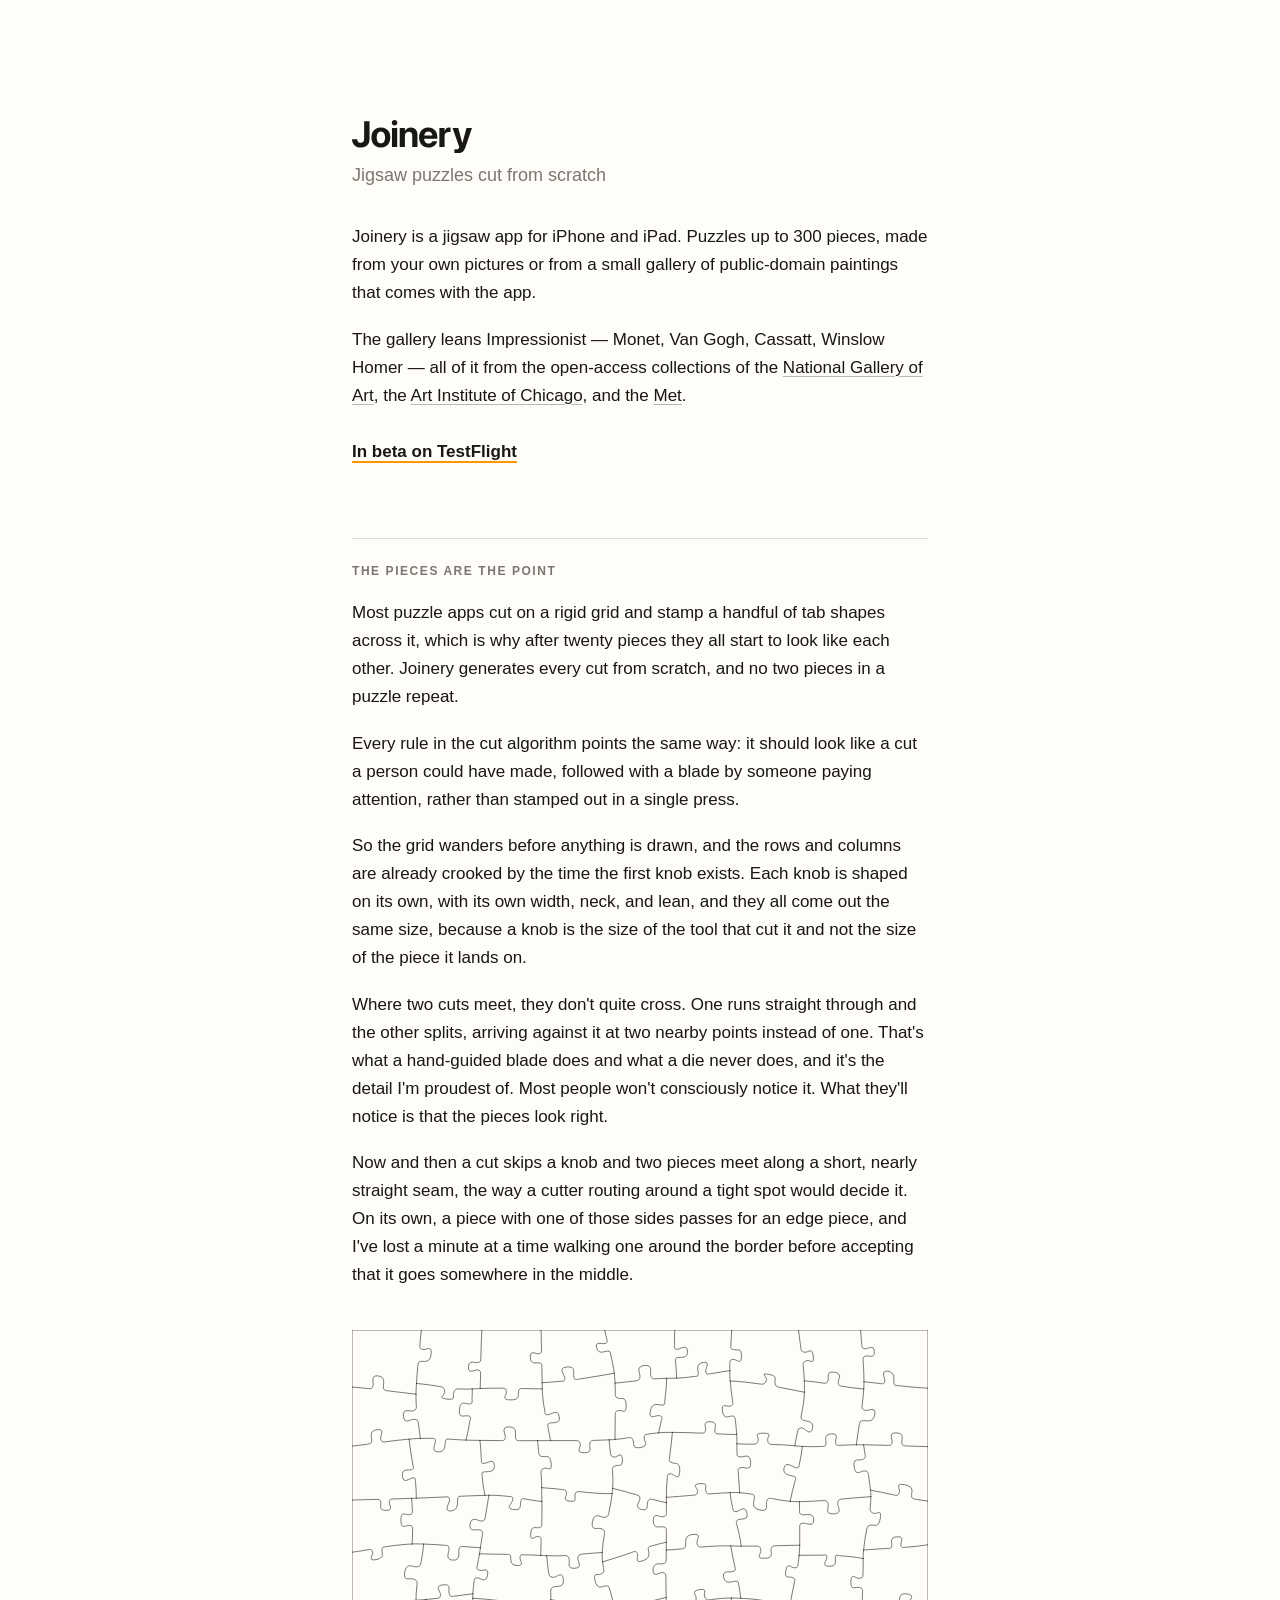
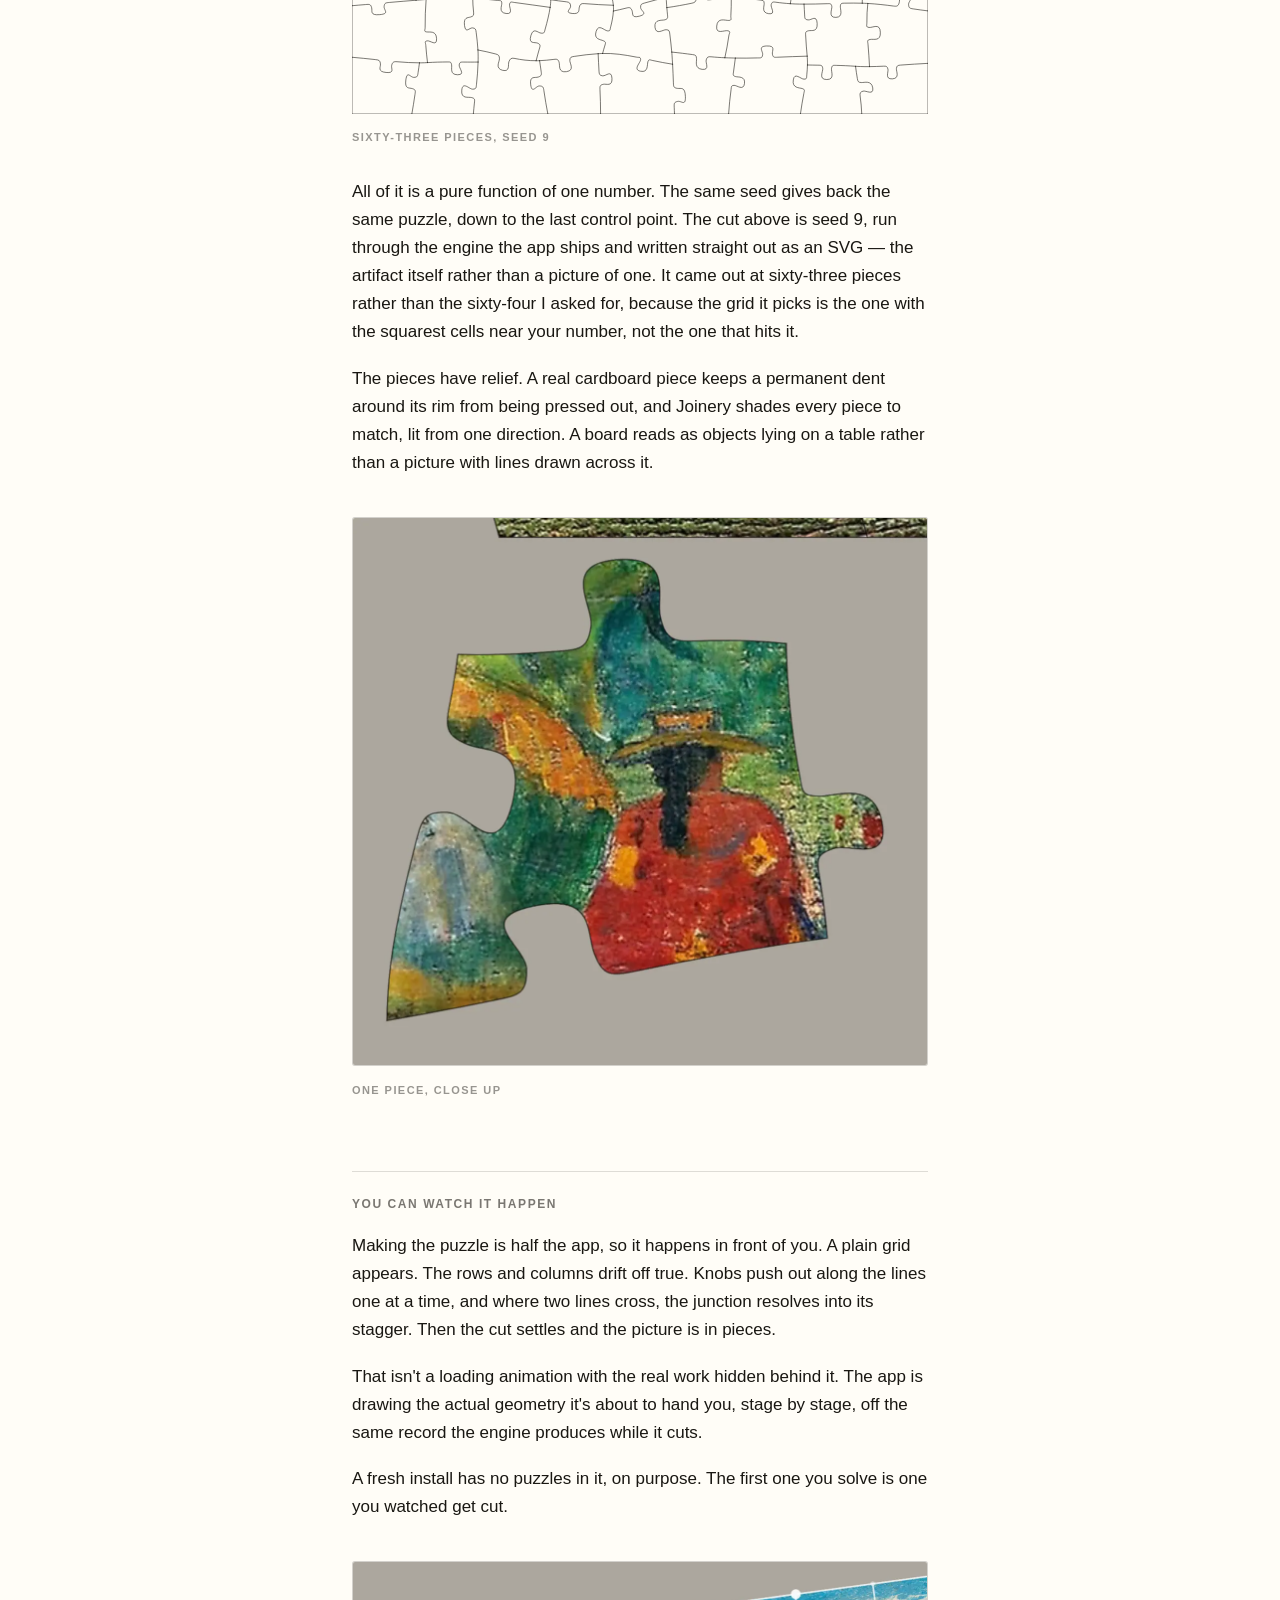
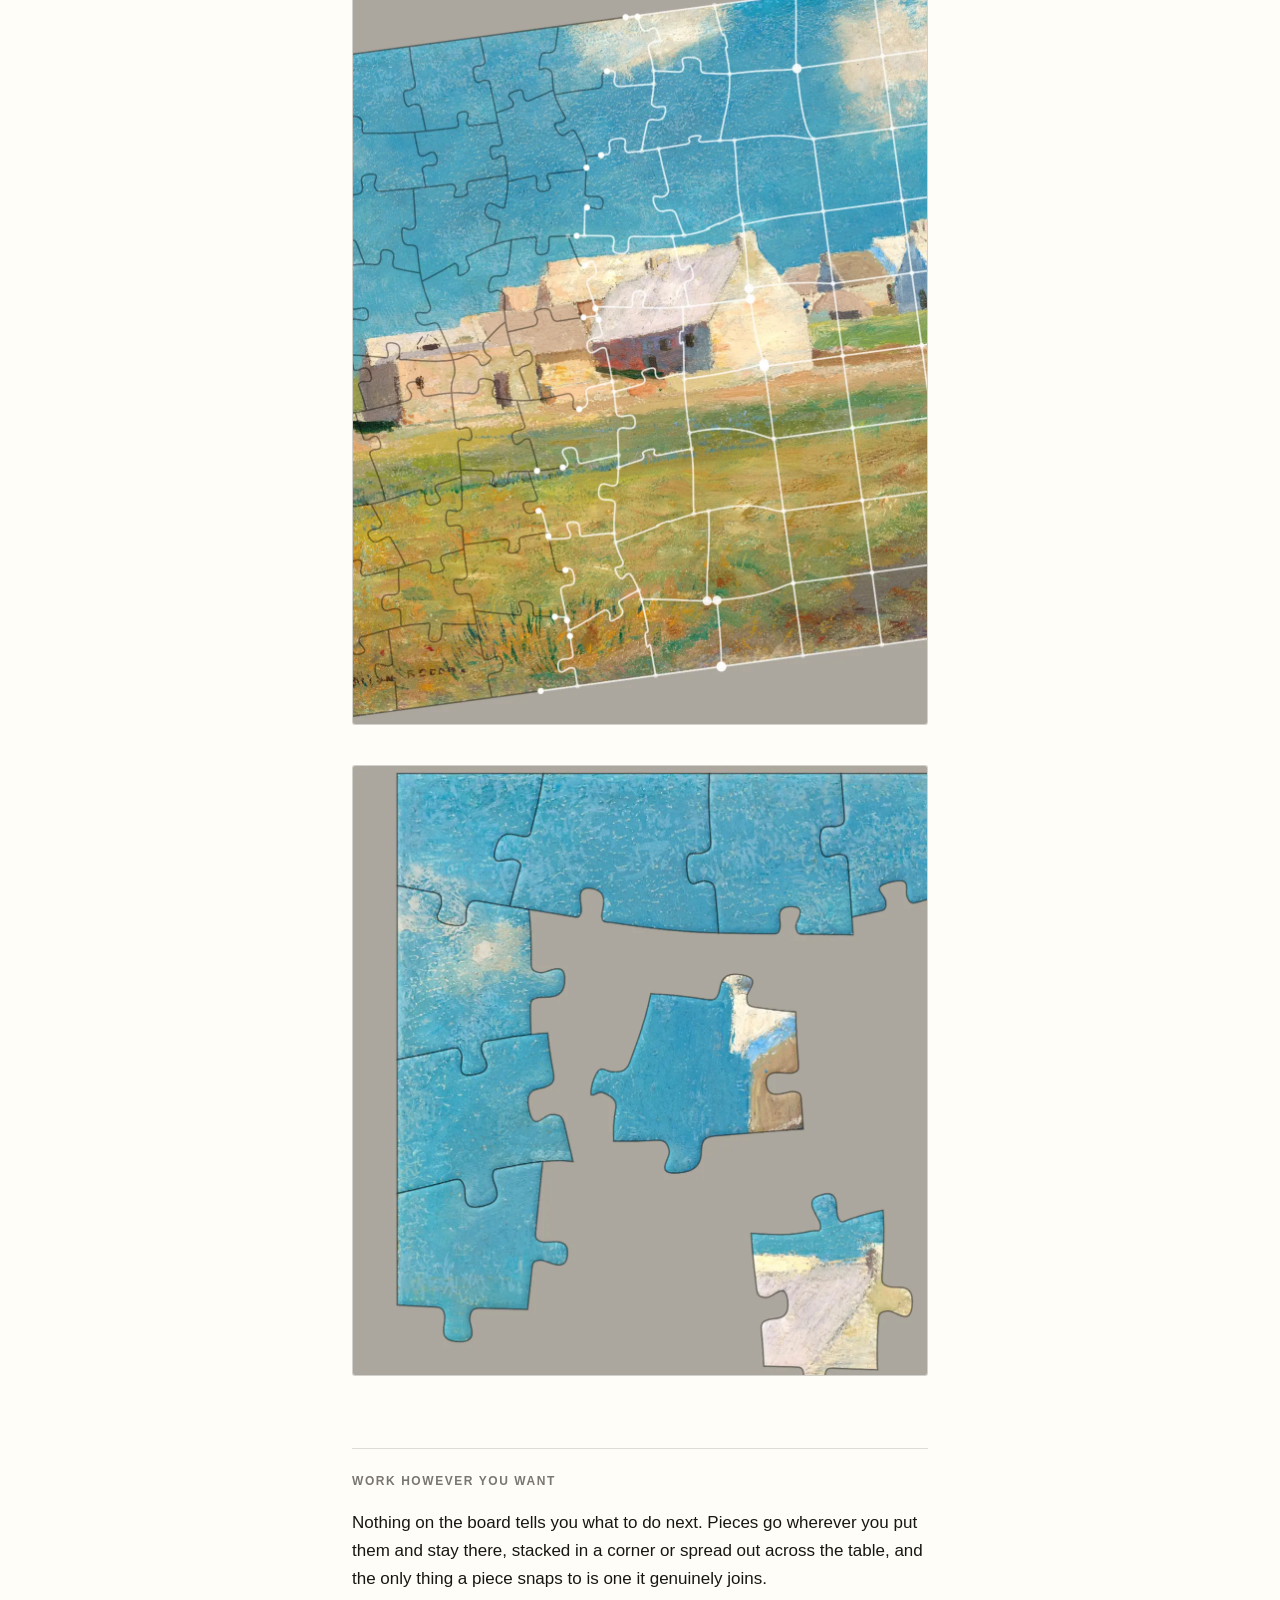
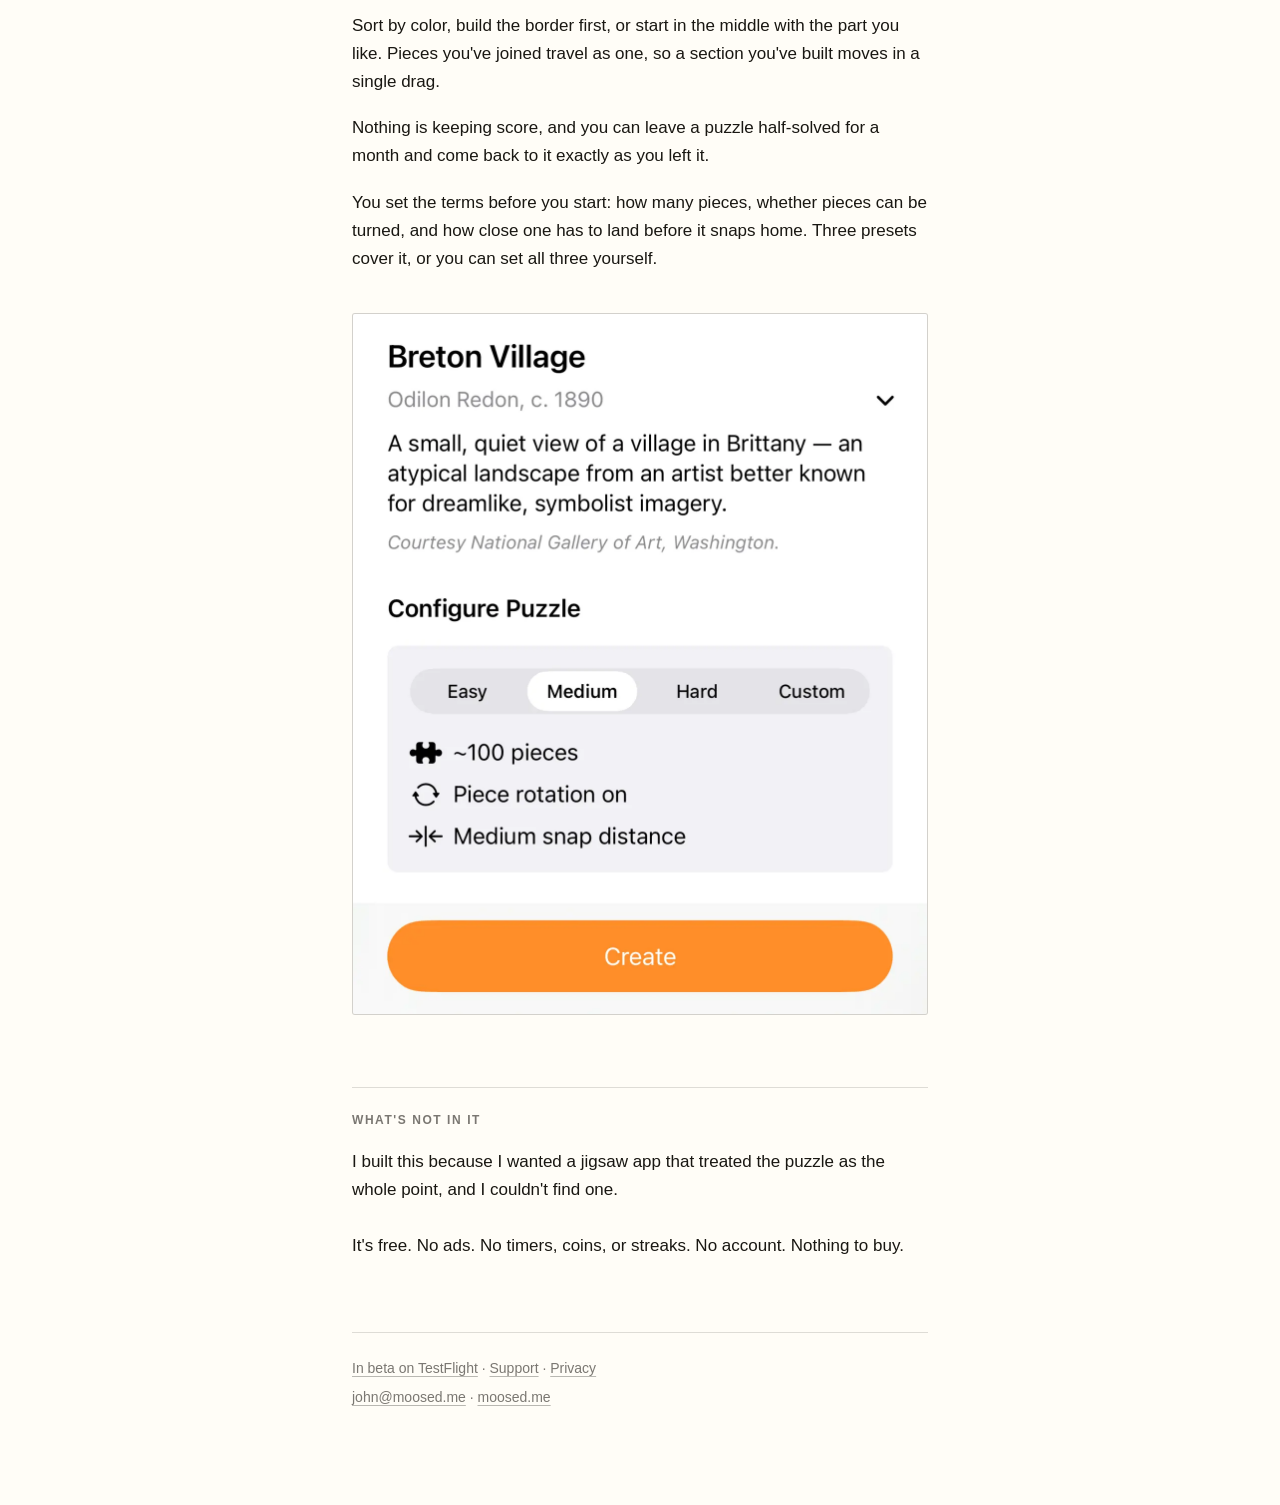
==== index.html @ 0607b936 "Build joinery.moosed.me Three static pages — the app, the privacy policy the App Store listing point" ====
<!doctype html>
<html lang="en">
<head>
<meta charset="utf-8">
<meta name="viewport" content="width=device-width, initial-scale=1">
<meta name="color-scheme" content="light dark">
<title>Joinery — Jigsaw puzzles cut from scratch</title>
<meta name="description" content="Joinery generates every cut from scratch. No two pieces in a puzzle repeat, and no two puzzles are cut the same way. iPhone and iPad.">
<meta property="og:type" content="website">
<meta property="og:url" content="https://joinery.moosed.me/">
<meta property="og:title" content="Joinery — Jigsaw puzzles cut from scratch">
<meta property="og:description" content="Every cut generated from scratch, and no two pieces in a puzzle repeat. No timers, no account, nothing to buy.">
<meta property="og:image" content="https://joinery.moosed.me/assets/og.png">
<meta property="og:image:width" content="1200">
<meta property="og:image:height" content="630">
<meta name="twitter:card" content="summary_large_image">
<link rel="icon" href="assets/icon.svg" type="image/svg+xml">
<link rel="icon" href="assets/favicon.png" sizes="32x32">
<link rel="apple-touch-icon" href="assets/apple-touch-icon.png">
<link rel="stylesheet" href="assets/site.css">
</head>
<body>
<main class="page">

  <h1 class="wordmark">
    <svg xmlns="http://www.w3.org/2000/svg" viewBox="0 0 122.09 33.92" aria-hidden="true" focusable="false"><path d="M8.85 27.96Q6.82 27.96 5.2 27.39Q3.59 26.82 2.45 25.75Q1.31 24.67 0.69 23.17Q0.06 21.67 0.01 19.82L0 19.67L5.33 19.67L5.33 19.78Q5.39 20.78 5.8 21.57Q6.21 22.35 6.96 22.79Q7.72 23.23 8.79 23.23Q10.52 23.23 11.43 22.19Q12.33 21.16 12.33 19.18L12.33 1.28L17.82 1.28L17.82 19.22Q17.82 21.97 16.76 23.93Q15.7 25.89 13.7 26.93Q11.7 27.96 8.85 27.96ZM29.36 27.91Q26.41 27.91 24.24 26.7Q22.08 25.48 20.89 23.21Q19.71 20.94 19.71 17.78L19.71 17.74Q19.71 14.6 20.91 12.33Q22.11 10.06 24.28 8.84Q26.45 7.62 29.36 7.62Q32.28 7.62 34.45 8.84Q36.62 10.05 37.82 12.31Q39.02 14.58 39.02 17.74L39.02 17.78Q39.02 20.96 37.83 23.22Q36.64 25.49 34.48 26.7Q32.32 27.91 29.36 27.91ZM29.38 23.75Q30.68 23.75 31.63 23.05Q32.58 22.35 33.1 21.01Q33.62 19.68 33.62 17.78L33.62 17.74Q33.62 15.85 33.09 14.52Q32.56 13.19 31.6 12.49Q30.65 11.79 29.36 11.79Q28.08 11.79 27.12 12.49Q26.17 13.2 25.64 14.52Q25.11 15.85 25.11 17.74L25.11 17.78Q25.11 19.68 25.63 21.01Q26.16 22.35 27.12 23.05Q28.07 23.75 29.38 23.75ZM40.65 27.51L40.65 8.02L45.96 8.02L45.96 27.51ZM43.3 5.53Q42.11 5.53 41.29 4.71Q40.47 3.89 40.47 2.76Q40.47 1.62 41.29 0.81Q42.11 0 43.3 0Q44.5 0 45.32 0.81Q46.14 1.62 46.14 2.76Q46.14 3.89 45.32 4.71Q44.5 5.53 43.3 5.53ZM48.54 27.51L48.54 8.02L53.84 8.02L53.84 11.23L53.95 11.23Q54.71 9.55 56.2 8.59Q57.69 7.62 59.9 7.62Q63.1 7.62 64.86 9.56Q66.61 11.51 66.61 14.93L66.61 27.51L61.3 27.51L61.3 16.03Q61.3 14.12 60.41 13.07Q59.51 12.02 57.72 12.02Q56.54 12.02 55.67 12.56Q54.8 13.1 54.32 14.07Q53.84 15.03 53.84 16.31L53.84 27.51ZM77.79 27.91Q74.81 27.91 72.66 26.68Q70.51 25.45 69.36 23.18Q68.2 20.91 68.2 17.8L68.2 17.78Q68.2 14.69 69.36 12.4Q70.51 10.12 72.62 8.87Q74.72 7.62 77.57 7.62Q80.43 7.62 82.51 8.84Q84.59 10.05 85.72 12.25Q86.85 14.45 86.85 17.39L86.85 19.03L70.81 19.03L70.81 15.69L84.34 15.69L81.83 18.81L81.83 16.77Q81.83 15.06 81.3 13.9Q80.77 12.75 79.84 12.17Q78.9 11.59 77.66 11.59Q76.43 11.59 75.47 12.19Q74.52 12.79 73.98 13.95Q73.44 15.1 73.44 16.77L73.44 18.83Q73.44 20.44 73.98 21.58Q74.52 22.73 75.52 23.34Q76.52 23.95 77.9 23.95Q78.99 23.95 79.79 23.61Q80.59 23.26 81.1 22.74Q81.6 22.21 81.78 21.66L81.82 21.55L86.69 21.55L86.64 21.76Q86.42 22.83 85.78 23.91Q85.15 25 84.07 25.91Q82.99 26.82 81.43 27.36Q79.87 27.91 77.79 27.91ZM88.9 27.51L88.9 8.02L94.21 8.02L94.21 11.42L94.32 11.42Q94.74 9.62 95.89 8.62Q97.04 7.62 98.74 7.62Q99.19 7.62 99.58 7.68Q99.98 7.74 100.28 7.83L100.28 12.5Q99.95 12.37 99.44 12.29Q98.93 12.2 98.35 12.2Q97.04 12.2 96.11 12.71Q95.18 13.22 94.69 14.2Q94.21 15.19 94.21 16.6L94.21 27.51ZM106.93 33.92Q106.16 33.92 105.43 33.85Q104.71 33.78 104.23 33.7L104.23 29.75Q104.51 29.81 104.97 29.87Q105.42 29.93 106.01 29.93Q107.2 29.93 107.9 29.53Q108.6 29.14 108.94 28.15L109.17 27.52L102.29 8.02L108.11 8.02L112.51 24.32L111.81 23.26L112.8 23.26L112.09 24.32L116.49 8.02L122.09 8.02L115.41 27.86Q114.65 30.15 113.49 31.48Q112.34 32.81 110.72 33.37Q109.1 33.92 106.93 33.92Z" fill="currentColor"/></svg>
    <span class="visually-hidden">Joinery</span>
  </h1>
  <p class="subtitle">Jigsaw puzzles cut from scratch</p>

  <p>Joinery is a jigsaw app for iPhone and iPad. Puzzles up to 300 pieces, made from your own pictures or from a small gallery of public-domain paintings that comes with the app.</p>

  <p>The gallery leans Impressionist — Monet, Van Gogh, Cassatt, Winslow Homer — all of it from the open-access collections of the <a href="https://www.nga.gov/artworks/free-images-and-open-access">National Gallery of Art</a>, the <a href="https://www.artic.edu/open-access">Art Institute of Chicago</a>, and the <a href="https://www.metmuseum.org/hubs/open-access">Met</a>.</p>

  <!-- TestFlight link, 1 of 2. At launch both become "On the App Store" and
       point at the product page. The two are identical on purpose. -->
  <p class="action"><a href="#">In beta on TestFlight</a></p>


  <section>
    <h2>The pieces are the point</h2>

    <p>Most puzzle apps cut on a rigid grid and stamp a handful of tab shapes across it, which is why after twenty pieces they all start to look like each other. Joinery generates every cut from scratch, and no two pieces in a puzzle repeat.</p>

    <p>Every rule in the cut algorithm points the same way: it should look like a cut a person could have made, followed with a blade by someone paying attention, rather than stamped out in a single press.</p>

    <p>So the grid wanders before anything is drawn, and the rows and columns are already crooked by the time the first knob exists. Each knob is shaped on its own, with its own width, neck, and lean, and they all come out the same size, because a knob is the size of the tool that cut it and not the size of the piece it lands on.</p>

    <p>Where two cuts meet, they don't quite cross. One runs straight through and the other splits, arriving against it at two nearby points instead of one. That's what a hand-guided blade does and what a die never does, and it's the detail I'm proudest of. Most people won't consciously notice it. What they'll notice is that the pieces look right.</p>

    <p>Now and then a cut skips a knob and two pieces meet along a short, nearly straight seam, the way a cutter routing around a tight spot would decide it. On its own, a piece with one of those sides passes for an edge piece, and I've lost a minute at a time walking one around the border before accepting that it goes somewhere in the middle.</p>

    <figure class="cut">
      <svg xmlns="http://www.w3.org/2000/svg" viewBox="0 0 1200 800" fill="none" stroke="currentColor" stroke-width="1.94" stroke-linecap="round" stroke-linejoin="round" role="img" aria-label="A generated cut: 63 pieces, no two alike."><path d="M0 0L144.3 0M144.3 0L270.5 0M270.5 0L394 0M394 0L526.5 0M526.5 0L672.4 0M672.4 0L791 0M791 0L930.2 0M930.2 0L1059.6 0M1059.6 0L1200 0M0 118.9C11.3 119.7 22.5 120.8 33.8 122C40.1 122.6 42.2 122.1 44 116C45.8 109.9 37.3 93.7 54.2 95.6C71.1 97.6 64.9 112.3 65.3 118.6C65.7 125 67.7 125.8 74 126.6C93.8 129 113.5 131.5 133.3 133.7M134.3 111.4C151.6 112.8 167.4 115.3 182.6 117.7C190.4 118.9 192.5 121.2 193.1 129C193.7 136.8 177 140.9 197.4 143.9C217.5 146.1 209.5 139.7 211.6 132.1C213.7 124.6 216 122.2 223.9 122.7C232.6 123.3 241.4 123.4 250.6 122.8M267.1 122C281.4 121.3 295.7 121.1 310.1 121.2C317.8 121.3 320.2 120.4 321.5 128C322.9 135.6 309.4 145.4 329.9 145.6C350.6 146 345.5 136.5 346.8 128.9C348.2 121.3 350.8 121.9 358.5 122C371 122.3 383.6 122.5 396.3 122.6M396.1 109.8C408.3 109.2 420.4 108.3 432.5 107.1C440.2 106.4 443 108.4 443.3 100.6C443.7 92.9 427.1 79.3 447.7 77.1C468.3 74.4 459.9 91.1 462.2 98.5C464.5 105.9 466.7 103.1 474.4 102C498.4 98.5 522.4 94.3 546.4 90.2M548.1 110.6C562.8 109.3 576.6 107.6 590 106.1C597.2 105.2 599.3 104.1 599.9 96.8C600.5 89.6 590.2 76 609.1 73.9C627.9 72.1 620.3 87.1 622.2 94.1C624.1 101.1 626.3 102.1 633.5 101.6C640.8 101.1 648.1 100.8 655.6 100.7M676.4 100.3C688.6 100 700.6 98.7 712.8 96.9C719.2 96 721.2 97.3 721.5 90.8C721.7 84.4 714.8 70.4 731.5 67.6C748.7 64.6 734.9 81.4 736.9 87.5C738.9 93.6 740.8 92.2 747.2 91.1C759.9 88.9 773.1 86.6 787.1 84.8M787.9 106.2C809 107.2 830.1 109.6 851.2 112.7C858.3 113.8 861.1 111.3 863.4 104.4C865.7 97.6 848.5 89.3 867.5 92.3C886.6 95.6 880.9 100.8 881 108C881.2 115.2 883.2 118.1 890.3 119.4C907.7 122.7 925.1 126.2 942.5 129.6M942.4 105.9C955.1 106.8 967.8 108.5 980.4 110.4C987.2 111.5 989.6 111.3 991.7 104.7C993.8 98.2 986.9 85 1005.1 88C1023.4 91.1 1012.7 102.3 1012.9 109.2C1013.2 116 1015.5 116.2 1022.2 117.4C1036.9 119.7 1051.5 121.9 1066.1 123M1066.6 107.9C1077.8 109 1089.1 110.3 1100.3 111.6C1106.4 112.3 1108.4 113 1110.1 107.1C1111.7 101.2 1099.7 84 1116.1 85.9C1132.5 87.8 1128.3 103.5 1128.8 109.7C1129.3 115.8 1131.4 115.3 1137.5 115.9C1158.3 118.3 1179.1 120.3 1200 121.3M0 241.9C10.5 240.7 21.2 239.3 32 237.9C38.5 237 40.8 236.5 41.1 230C41.5 223.4 34.5 210.1 52.3 207.7C70.1 205.3 57.9 220.9 59.8 227.2C61.8 233.5 64.1 233.6 70.6 232.8C87.1 230.6 103.3 228.7 118.8 227.4M142.2 225.9C150.1 225.6 157.6 225.6 164.7 225.7C171 225.8 173 224.7 173.8 230.9C174.7 237.2 163.1 253.3 179.5 253.9C195.6 254.7 193.4 238.5 194.7 232.4C196 226.2 197.6 227.1 203.9 227.5C214.5 228.2 225.5 228.9 237.5 229.4M266.6 230C280.1 230.1 294.3 230.3 309 230.4C315.8 230.4 318.1 230.7 319.4 224C320.6 217.2 308.6 201.8 327.1 201.9C345.8 202 339.5 217.3 340.6 224C341.8 230.8 344.3 230.5 351.1 230.6C363.1 230.6 375 230.6 386.7 230.5M413.4 230.4C430.3 230.4 447.7 230.5 464.8 230.5C471.7 230.4 474.2 231.2 475.5 237.9C476.7 244.7 464.9 255.9 483.7 255.8C502.2 255.5 494.2 244.6 495.3 237.8C496.4 231 498.5 230.1 505.4 230C515.9 229.7 526.1 229.4 535.7 228.8M548 228C557.4 227.2 565.9 226.1 574 224.7C581.2 223.5 583.3 223.6 585.6 230.5C588 237.4 583.4 248.2 601.6 244.7C619.9 241.4 608.5 232.2 608.6 224.9C608.8 217.7 610.9 217.8 618 216.7C624.6 215.7 631.5 214.8 638.8 214.2M667.5 213.3C686.7 213.3 706.4 214 727 214.9C733.3 215.1 735.3 214.8 736.6 208.6C737.9 202.5 729.4 190.3 746.3 191.1C763.6 191.8 754.9 203.5 755.8 209.8C756.6 216 759 216.3 765.3 216.6C777 217.1 789 217.6 801.4 217.9M801.9 237.1C812.9 237.6 823.5 237.8 833.9 237.9C841.8 238 844.6 237.5 846.2 229.8C847.9 222.1 835.7 214.8 857 215C877.7 215.3 864.8 221.6 865.9 229.4C867 237.2 869.2 238.3 877.1 238.5C892.5 238.8 907.5 239.6 922.6 241.2M938.2 242.5C952.2 243.3 965.2 243.2 978.1 242.6C984.7 242.3 986.5 243.4 987.5 236.8C988.4 230.2 981.5 217.4 998.6 216.4C1016 215.3 1006.1 228.1 1007.5 234.7C1008.8 241.2 1010.9 240.7 1017.5 240.3C1028 239.7 1039 239.2 1050.7 239.1M1065.8 239.2C1081.4 239.4 1098 239.8 1114.9 240.3C1121.7 240.5 1124 240.3 1125.3 233.7C1126.7 227.1 1115.9 213.8 1134.2 214.4C1152.6 215 1144.4 227.8 1145.3 234.5C1146.3 241.1 1148.8 241.4 1155.5 241.6C1170.5 242.1 1185.4 242.6 1200 243M0 354.3C17.1 353.8 33.8 353.4 50.5 352.9C56.7 352.8 58.6 352.8 59.9 358.9C61.1 365 54.8 376.2 71.3 375.8C87.9 375.3 76.7 364.6 77.6 358.4C78.5 352.3 80.6 352.1 86.8 351.9C99 351.6 111.4 351.2 124.3 350.7M133.9 350.4C152.6 349.7 173.1 348.7 193.7 347.8C199.8 347.5 202.1 347.2 203.4 353.1C204.7 359 189.1 377.7 205.8 377C222.5 376.2 219.5 358.2 220.3 352.2C221.1 346.3 223.3 346.4 229.3 346.2C246.1 345.5 262.3 344.9 277 344.5M285.2 344.3C299.5 344.1 312.5 345.1 325 346.6C332.2 347.5 334.5 345.6 335 352.8C335.4 360.1 317.4 371.4 336.2 374C354.7 377 349.7 363.6 351.8 356.6C353.9 349.6 355.7 351.3 362.9 352.5C373.4 354.3 384.1 356 395.6 357.3M395.2 328.5C409.5 329.3 423.9 330.8 438.2 332.4C444.4 333.2 446.4 334 447 340.2C447.6 346.4 437.3 354.7 453.9 356.7C470.5 358.7 462.9 349.3 464.5 343.3C466.1 337.3 468.2 336.1 474.4 336.8C497 339.4 519.5 341.5 542 340.8M543 329.9C559.5 333.8 576 338.6 592.4 343.4C598.4 345.1 600.2 346.1 599.7 352.2C599.2 358.4 587.3 369.3 603.2 373.9C619.2 378.3 613.6 362.9 616.2 357.3C618.8 351.7 620.9 351.5 626.9 353.1C636.3 355.5 645.6 357.8 655 359.8M654.9 348.6C674 347.3 692.2 345.8 709.9 344.3C717 343.7 719.2 343.2 719.9 336.1C720.6 329.1 706.2 321.7 724.9 320.1C743.4 318.7 735.1 327.7 736.9 334.6C738.6 341.5 740.7 341.8 747.8 341.3C761 340.3 774.2 339.4 787.6 338.8M807.5 339C814.4 339.4 821.3 340.3 828 341.3C835.7 342.6 838.3 341.9 838.3 349.7C838.4 357.6 829.6 370.8 849.9 375C870.1 379.4 861.3 364.1 863.9 356.8C866.6 349.4 869 349.8 876.6 351.4C888.4 353.8 900.3 355.9 912.8 357M932.2 357.7C947.8 357.4 964 356.6 980.4 355.4C987.8 354.9 990.2 355.8 992 363C993.8 370.2 983.6 384.6 1003.4 383.1C1023.5 381.4 1011.1 368.4 1011.9 361C1012.6 353.6 1015.2 352.6 1022.6 352C1041.9 350.3 1061.4 348.5 1081 347.2M1080.2 333.5C1095.9 336.5 1111.5 339.9 1127.2 343.2C1134.9 344.9 1137.4 346.2 1140.2 338.8C1143.1 331.3 1130.1 317.9 1151 322.3C1171.9 326.4 1165.9 336.2 1165.8 344.1C1165.7 352.1 1168.4 351.6 1176.2 352.9C1184.1 354.3 1192.1 355.6 1200 356.6M0 463C10.6 461.6 21.2 459.9 31.7 458.1C38.6 457 40.8 455.8 43 462.5C45.1 469.2 31 481.6 49.6 478.4C68.3 475.3 62.2 465.3 62.5 458.3C62.7 451.2 65.2 452.4 72.2 451.3C89.8 448.6 107.4 446.4 125.3 445.8M149.3 445.9C164.3 446.5 178.5 447.4 193 448.4C199.7 448.9 201.4 448.8 202.1 455.4C202.9 462 192.7 478.2 209.7 479.4C227.4 480.7 221.3 463.5 222.8 457.1C224.4 450.6 226.7 450.8 233.3 451.3C244.1 452 255.4 452.8 267.6 453.5M265.7 466.3C284.9 466.8 303.6 467.1 321.7 467.4C327.8 467.5 329.8 467.2 330.7 473.2C331.6 479.3 328.4 490.4 344.6 490.7C360.6 491.1 348.8 479.5 350 473.5C351.3 467.5 353 468.1 359.1 468.3C370.7 468.6 382 469 393.3 469.6M405.6 470.2C418.2 470.8 430.2 470.6 442 470C448.8 469.6 451 471.3 452.6 478C454.2 484.6 446.4 497.7 464.3 496.4C482.1 494.8 469.7 482.6 470.5 475.8C471.3 469.1 473.2 467.6 480 466.9C493.5 465.6 507.1 464.3 521.3 463.5M522 483.1C542.3 477.4 562.4 470.4 582.7 463.5C589.3 461.2 591.3 459.3 594.5 465.6C597.7 471.9 587.1 487.1 605.1 481C623.2 475.2 618.2 464.7 617.3 457.7C616.5 450.7 619.1 451.5 625.9 449.5C635.5 446.7 645.2 444.2 654.8 442.1M654.8 458.5C665 457.9 674.9 457.1 684.7 456.2C691.8 455.6 694.3 454.7 695.1 447.6C695.9 440.5 691.8 427.6 711 425.8C729.9 424.1 717.1 437.4 718.8 444.4C720.5 451.3 722.8 452.6 729.9 452C749.8 450.3 769.4 449.2 789.1 449.8M811 450.3C821 450.3 830.7 450.3 840.2 450.2C848.1 450.1 850.3 450.5 851.8 458.2C853.3 466 838.7 475.9 859.2 475.6C879.8 475.2 871.8 465.5 873.1 457.7C874.3 449.9 876.6 449.5 884.5 449.4C899.8 449 915.6 448.6 932.7 448.4M931.5 469.4C947.4 469.3 963.3 469 979.2 469.1C986 469.2 988.4 466.2 989.3 473C990.1 479.8 975.8 491.9 994.1 492.2C1012.4 492.9 1005.7 479.7 1007.2 473.1C1008.7 466.4 1010.8 469.9 1017.6 470.4C1033.4 471.4 1049.2 473.1 1065 476.1M1065.8 458.3C1082.4 457 1098.9 456.1 1115.5 455.2C1121.8 454.8 1123.9 455.7 1124.5 449.4C1125 443.2 1119.1 431.9 1135.9 430.8C1152.6 429.6 1142 442.6 1143.6 448.6C1145.2 454.7 1147.1 453.2 1153.3 452.7C1168.9 451.5 1184.4 449.9 1200 447.5M0 574.4C9.3 573.6 18.8 572.8 28.4 572C36.1 571.3 39 571 40.9 578.5C42.9 585.9 36.6 594.9 57.8 593C79 591.1 66.2 583.8 66.9 576.1C67.6 568.4 70.3 568.3 78.1 567.6C97.3 565.9 116.1 564.3 133.4 563M154.4 561.4C161.4 560.8 168 560.1 174.5 559.4C181.9 558.6 183.9 558.9 184.3 551.4C184.7 544 170.6 533.2 189.5 531C208.4 528.5 200.1 541.8 202.3 548.9C204.4 556 206.4 555.4 213.8 554.5C225.6 552.9 237.9 551.2 251.8 549.6M251.5 558.7C268.9 559.8 286.2 561.5 303.4 563.4C309.6 564.1 311.7 562.8 312.1 569C312.4 575.1 304.7 588.6 321 590.6C337.4 592.7 326.5 576.9 328.3 571C330 565.1 331.9 566.8 338 567.6C362.9 570.9 387.8 574.5 412.8 577.9M414.1 562C425 563.6 435.9 565.1 446.8 566.3C453 567.1 454.9 568.9 455.5 575.2C456 581.4 442 588.7 458.7 590.6C475.5 592.2 472 583.3 473.6 577.3C475.2 571.2 477.4 569.5 483.7 570C503.9 571.7 524.2 572.8 544.5 573.5M544.6 585.5C553.5 583.7 562.3 581.6 571.1 579.4C577.9 577.6 580.3 577.6 583.2 584C586.1 590.4 580.8 601 599 596.1C617.3 590.9 601.9 585.5 601.3 578.5C600.8 571.5 603 570.6 609.8 568.7C624.7 564.5 639.6 560.4 654.6 557.1M655.9 578.4C674.2 575.9 691.4 572.5 708.1 569.2C714.9 567.8 716.9 565.6 717.1 558.6C717.3 551.7 705.4 544.5 723.7 540.9C741.5 537.7 732.2 547.7 734.4 554.3C736.6 560.9 738.9 563.2 745.8 562.1C760.7 559.8 775.4 558.2 790.2 558.4M810 558.9C824.7 559.5 837.7 560.9 850.4 562.6C856.6 563.4 858.3 563.2 858.7 569.4C859.1 575.7 852.3 588.8 868.1 591C884.2 593.2 871.6 578.2 873.3 572.2C875.1 566.2 876.8 566.3 883 567.1C892.5 568.4 902.4 569.5 913.1 570.2M941.7 571.1C957.1 571.2 973.5 570.7 990 570.2C996.2 570 998.4 569.6 999.6 575.6C1000.7 581.6 991.2 599.3 1008.1 598.7C1024.8 598.3 1016.4 580.8 1017.4 574.7C1018.3 568.7 1020.5 569.2 1026.6 569.1C1039.1 568.9 1051.4 568.8 1063 569.2M1074.6 569.7C1093.3 570.8 1111 572.8 1128.2 575.1C1135.5 576.1 1137.8 575.3 1140 568.2C1142.1 561.2 1137.3 547.2 1156.4 549.9C1175.4 552.7 1159.2 564.4 1159.5 571.7C1159.9 579.1 1162 580 1169.2 581C1179.4 582.5 1189.6 584 1200 585.2M0 681.8C16.1 683.1 32.7 684.9 49.3 686.7C56.2 687.4 58.7 688.7 59.3 695.6C60 702.5 52.1 711.5 71 713.5C89.8 715.3 80.9 705.2 82.7 698.5C84.4 691.8 86.9 690.5 93.8 691.1C110 692.5 125.8 693.4 140.6 693.4M157.3 692.9C171.9 692 185.1 691.7 198 691.6C204.7 691.6 206.3 690.9 207.5 697.4C208.8 703.9 203 718.1 219.9 718.2C237.4 718.4 222.3 704.5 223.3 697.9C224.4 691.4 226.4 691.8 233.1 691.8C242.4 691.9 252.1 691.9 262.7 691.8M262.4 666.6C275.1 668.9 287.4 671.9 299.6 675C305.6 676.5 307.3 678.9 307.2 685.1C307.1 691.3 297.7 705 313.8 709C329.9 712.7 324.6 697.1 326.8 691.3C329 685.5 331.5 682.8 337.5 684C352.6 687.1 367.9 689.2 383.6 689M390.8 688.9C400.7 688.5 410.7 687.5 420.7 686.2C427.4 685.4 429.5 686 431.5 692.4C433.4 698.9 429.1 714.3 446.8 711.8C464.7 709 453.4 694.9 453.8 688.1C454.2 681.4 456.4 681 463.1 680C479.3 677.6 495.8 675.3 512.8 674.3M522.1 673.9C544.8 673.1 568.4 676.7 592.4 681.5C598.5 682.7 601.1 680.4 601.3 686.6C601.4 692.8 584.4 707.6 601.1 710.9C617.8 714.5 614.5 697 616.5 691.1C618.5 685.2 620.5 687.3 626.6 688.6C640.3 691.5 654.1 694.2 667.9 696.3M666.2 671C681.9 672.6 695.8 674.4 709.3 676.2C715.7 677 717.4 678 717.8 684.5C718.3 691 713 704.9 729.5 707C746.1 708.8 736.1 693.7 737.9 687.4C739.7 681.2 741.6 680.2 748 680.8C757.2 681.7 766.7 682.4 776.8 682.8M798.6 683.5C813.5 683.8 828.9 683.6 844.7 683.2C852.1 683 854.4 683.9 855.5 676.6C856.6 669.3 844.5 658.9 864 658.3C883.9 657.5 874.4 668.3 875.9 675.5C877.3 682.8 879.9 682 887.2 681.7C907.3 680.9 927.7 680 948.3 679.5M948.9 697.9C956.5 698.1 963.7 698.2 970.6 698.3C977.5 698.4 979.7 698.1 980.7 704.9C981.7 711.7 971 728 989.1 728.2C1006.7 728.4 997.6 711.4 999 704.7C1000.4 697.9 1002.2 698.6 1009 698.7C1021.8 699 1034.7 699.5 1049 700.6M1078.2 701.3C1087.6 701.2 1097.3 700.9 1107.2 700.4C1113.2 700.1 1115.2 700.7 1116.6 706.6C1118 712.4 1109.5 727.8 1125.6 726.8C1142 725.7 1133.5 711.2 1134.2 705.3C1134.9 699.3 1137 698.6 1143 698.1C1162.2 696.8 1181.5 695.3 1200 694.5M0 800L124.7 800M124.7 800L252.8 800M252.8 800L408 800M408 800L517.9 800M517.9 800L671.9 800M671.9 800L784.6 800M784.6 800L934.2 800M934.2 800L1062 800M1062 800L1200 800M0 0L0 118.9M144.3 0C143.5 9.5 142.6 19.2 141.6 29C140.9 36.2 140.5 38.7 147.4 40.6C154.3 42.5 166.7 30.2 164.8 49.8C162.8 69.3 151.8 64.7 144.7 65.3C137.6 65.9 137.7 68.4 137.1 75.6C135.9 87.9 134.9 100 134.3 111.4M270.5 0C269.4 19.7 268.9 39.4 268.4 59.1C268.3 65 267.9 66.9 262 67.8C256.1 68.7 242.8 61.5 242.5 77.4C242.2 93.3 256.1 81.9 261.9 83.1C267.7 84.3 267.9 86.3 267.8 92.2C267.6 102.1 267.4 112 267.1 122M394 0C394.3 13.4 394.5 26.8 394.8 40.3C394.9 46.3 395 48.3 389.1 49.5C383.1 50.7 371.1 40.3 371.4 56.6C371.7 72.8 383.5 67.7 389.5 68.6C395.5 69.5 395.5 71.5 395.6 77.6C395.8 88.3 396 99.1 396.1 109.8M526.5 0C527.8 6.2 529.2 12.3 530.7 18.4C532.1 24.1 532.9 25.8 527.4 28.1C521.9 30.3 505.8 21.7 509.6 36.9C513.5 52.1 526.3 44.1 532.2 43.9C538.2 43.6 537.6 45.6 539 51.4C542 63.8 544.7 76.6 546.4 90.2M672.4 0C671.6 10.4 671.6 20.7 672 31C672.2 37.2 670.6 39.3 676.8 40.1C682.9 41 698.2 27.5 699 44.1C700.2 60.7 684.6 56.1 678.5 57.4C672.5 58.8 673.8 60.7 674.2 66.9C675.1 78.1 676 89.2 676.4 100.3M791 0C790.6 10.4 790 20.4 789.3 30.3C788.8 37.4 788.2 39.4 795.1 41C802 42.5 812.5 36.6 811.4 55.2C810.7 74.4 800.8 60.3 793.7 61.2C786.7 62.1 787.3 64.7 787.1 71.8C787 76 787 80.4 787.1 84.8M930.2 0C931.6 12.4 933.3 24.4 935 36.5C936 43.7 937.1 45.8 944.4 46.3C951.7 46.7 958.2 35.1 960.9 54.2C963.2 73.5 954.2 61.8 947.2 63.9C940.2 66 939.3 68.5 940.1 75.7C941.1 85.6 942 95.6 942.4 105.9M1059.6 0C1060.2 10.4 1061.1 20.6 1062 30.8C1062.5 36.7 1063.2 38.5 1069.1 39.2C1075 39.8 1086.8 29 1088.2 44.6C1089.5 60.3 1076.7 52.8 1070.9 54.2C1065.2 55.6 1064.3 57.5 1064.8 63.4C1065.9 78 1066.7 92.7 1066.6 107.9M1200 0L1200 121.3M0 118.9L0 241.9M133.3 133.7C133.2 142.1 133.5 149.9 134 157.3C134.5 164.3 133.1 166.7 126.3 168.6C119.5 170.4 105.2 161.7 107.1 180C109.5 197.8 122.1 185.4 129.1 186C136.1 186.5 137.5 188.2 138.4 195.2C139.8 205 141.2 215.1 142.2 225.9M250.6 122.8C250.6 129.6 250.4 136.4 250.1 143.1C249.8 150.9 252.2 153.7 244.4 154.1C236.6 154.5 225.7 145 224 165.8C221.3 186.5 235 176.8 242.5 179C250 181.3 246.4 183.5 245.2 191.2C243.2 203.9 240.6 216.6 237.5 229.4M396.3 122.6C396.6 138 398.7 153 401.5 168.1C402.6 174.4 401.2 176.6 407.6 176.7C414 176.8 428.4 163.3 431.7 179.9C435.2 196.8 418.3 191.8 412.3 193.9C406.2 195.9 407.5 198 408.7 204.2C410.5 212.8 412.1 221.5 413.4 230.4M548.1 110.6C548.4 117.6 548.6 124.6 548.6 131.8C548.7 139.1 549.4 141.2 556.6 142.4C563.8 143.7 571.1 138.7 571.1 157.8C570.9 177.4 563.5 166.2 556.2 167.5C549 168.7 548.5 171.2 548.4 178.5C548.2 194.6 547.9 211.1 548 228M655.6 100.7C655.3 115.6 654 130.7 651.9 145.7C650.9 153.3 653.5 156.2 645.8 156.4C638.2 156.6 624.9 149 621.5 169.3C617.5 189.6 633.7 176.2 641 178.6C648.2 181.1 645.6 183.3 644 190.8C642.4 198.6 640.6 206.4 638.8 214.2M787.9 106.2C788.9 119.2 790.8 133.1 792.8 147.3C793.8 154.2 794.4 156.6 787.7 158.7C781.1 160.7 769 150.1 771.8 169C774.4 188 784.4 178.9 791.4 179.2C798.3 179.6 797.9 182.2 798.8 189.1C800 198.9 800.9 208.6 801.4 217.9M942.5 129.6C942.2 146.2 939.4 161.9 935.9 178.2C934.5 184.4 935.8 186.4 941.7 188.6C947.7 190.8 963 188.7 959.2 205.1C955.3 222.3 943.3 203.9 937 203.9C930.7 203.9 929.5 206.1 928.1 212.3C926.1 221.5 924.2 231.1 922.6 241.2M1066.1 123C1065.4 134.2 1064.3 145.2 1062.8 156.3C1061.9 163.1 1062.7 165.3 1069.3 167.4C1075.9 169.5 1091.6 157.7 1089.1 175.6C1086.4 193.8 1072.5 188.5 1065.6 188.8C1058.7 189.1 1057.7 191.3 1056.7 198.1C1054.6 211.4 1052.5 225 1050.7 239.1M1200 121.3L1200 243M0 241.9L0 354.3M118.8 227.4C120.5 245.3 123.8 263 126.9 280.8C128 287.3 130.3 289.2 124 291.1C117.7 293 102.2 287.6 105.1 305C107.3 322.4 120.8 307.7 127.3 308C133.9 308.4 131.6 310.8 132.3 317.3C133.5 328.3 134.2 339.3 133.9 350.4M266.6 230C268.2 243 268.8 256 269.4 269C269.7 275.2 268.7 277.3 275 277.9C281.2 278.4 295.8 265.4 296.6 282C297.5 298.7 280.9 294.1 274.8 295.7C268.8 297.3 270.8 299.2 271.3 305.4C272.4 318.4 274 331.5 277 344.5M386.7 230.5C387.3 238.5 388 246 388.8 253.1C389.6 260.5 390.3 263.1 397.7 263.7C405.1 264.4 412.6 258.5 414.9 278C416.8 296.8 408.7 286 401.4 288C394.2 289.9 393.2 291.8 393.9 299.2C394.7 308.7 395.2 318.2 395.2 328.5M535.7 228.8C536.3 238.3 537.3 247.2 538.4 255.9C539.1 262.3 540.4 264 546.8 264.7C553.2 265.3 561.1 251.8 563.2 268.4C565.1 284.8 556.4 281.1 550.2 282.6C544 284.2 542.1 286.1 542.6 292.5C543.6 304.3 544 316.5 543 329.9M667.5 213.3C666 230.3 663.9 247.4 661.8 264.1C660.9 271.8 659.4 274.6 666.8 276.6C674.2 278.7 685 275.2 682.6 296.1C680.6 316.3 671.2 298.9 663.5 299.5C655.9 300.1 657.4 302.6 656.7 310.3C655.5 323.8 654.7 336.7 654.9 348.6M801.9 237.1C801.8 242.8 801.9 248.2 802.1 253.6C802.3 261.4 801.6 263.5 809.3 264.4C817 265.3 829.5 255.4 830.5 275.2C832 295.2 818.5 284.9 810.9 286.6C803.4 288.4 804.2 290.5 804.8 298.3C805.7 310.9 806.7 324.2 807.5 339M938.2 242.5C937.1 254.8 934.8 267.1 932 279.3C930.7 285.2 932 287.5 926 287.3C919.9 287 903.9 271.5 900.1 287.3C896 303.1 914.9 302.6 920.5 304.9C926.1 307.2 924.5 309 922.9 314.8C919.2 328.9 915.5 342.9 912.8 357M1065.8 239.2C1066.7 245.5 1067.6 251.5 1068.6 257.4C1069.8 265.1 1070.4 267.5 1063 270C1055.5 272.5 1042.9 265.5 1046.2 285.6C1049.5 305.6 1059.4 293.5 1067.3 293.6C1075.1 293.8 1075 296.1 1076.2 303.8C1077.6 313.3 1079 323 1080.2 333.5M1200 243L1200 356.6M0 354.3L0 463M124.3 350.7C124.8 358.2 125.3 365.6 125.6 373C125.9 380.8 127.3 383.3 119.7 384.7C112 386.2 101.5 375.3 102 396.1C102.1 417 112.4 406 120.1 407.3C127.8 408.5 126.4 411.1 126.2 418.9C126.1 427.8 125.8 436.8 125.3 445.8M285.2 344.3C282.8 359.4 280.3 374.2 277.9 388.7C276.8 395.5 276.3 397.9 269.4 398C262.4 398.1 249 386.3 246 404.7C243.1 422.8 259.8 414.1 266.3 416.4C272.9 418.7 272.7 420.7 271.6 427.5C270.2 436.4 268.8 445 267.6 453.5M395.6 357.3C396 372.5 395.8 387.1 395.4 402C395.2 408.9 395.7 410.8 388.9 411.9C382.1 413 372.9 406.6 372.3 424.8C371.6 443.5 381.1 428.7 387.9 430.1C394.6 431.4 394.3 433.8 394 440.7C393.7 450 393.4 459.6 393.3 469.6M542 340.8C540.6 353 538.1 366.3 535.3 380C533.7 387.4 532.7 390.1 525.1 390.2C517.5 390.2 505.4 378.5 501 399.2C496.9 419.9 511.7 411.3 518.8 413.8C526 416.4 527 419.4 525.7 426.9C523.5 439.6 521.8 452 521.3 463.5M655 359.8C655 366.4 655 372.3 655 377.8C655 385.3 655.1 387.8 647.8 389.1C640.4 390.4 627.7 378.1 627.7 397.6C627.6 415.6 640.3 408.8 647.6 410.1C655 411.4 654.9 412.8 654.9 420.3C654.9 427 654.9 434.1 654.8 442.1M787.6 338.8C788.6 349.2 790.5 359.6 792.9 369.9C794.3 376.3 793.8 378.6 800.3 378.4C806.8 378.2 818.5 363.4 822.6 380.4C827 397.4 811.5 392.5 805.5 394.9C799.5 397.3 800.2 399.4 801.8 405.7C805.6 420.6 809.1 435.4 811 450.3M932.2 357.7C932.3 363.9 932.3 369.8 932.4 375.7C932.4 382 932.5 383.8 938.8 384.9C945 385.9 961.7 379.3 961.9 395.6C962.1 412 945.4 401.2 939.1 402.4C932.9 403.5 932.7 405.3 932.7 411.6C932.8 423.2 932.8 435.1 932.7 448.4M1081 347.2C1081 354.3 1080.4 361.8 1079.6 369.5C1078.7 376.9 1080.1 379.6 1087.2 381.9C1094.3 384.2 1103.4 371.9 1100.6 392.1C1097.1 412.6 1089.7 406.1 1082.2 406.4C1074.7 406.7 1073.3 409.4 1072 416.8C1069.4 431.2 1067 445.3 1065.8 458.3M1200 356.6L1200 447.5M0 463L0 574.4M149.3 445.9C148.4 458.2 146.4 470.5 144.1 482.9C142.7 490.6 141.5 493.1 133.7 493.4C125.9 493.7 113.8 483.6 109.8 504.4C106.3 525.2 119.9 516.2 127.3 518.5C134.8 520.9 136.5 523.8 135.4 531.5C134 542 133.2 552.5 133.4 563M265.7 466.3C264.4 474.4 262.9 482 261.3 489.4C259.9 496.3 258.6 498.1 265.2 500.5C271.9 502.8 286 493 282.3 510.8C279 528.8 268.2 516.4 261.2 516.4C254.1 516.5 255.3 518.8 254.2 525.8C253.1 533.3 252.2 541.2 251.8 549.6M405.6 470.2C406.6 482.9 408.2 494.4 409.8 505.8C410.8 512.8 412.2 514.7 419.3 515.3C426.4 515.8 437.9 501 440.3 519.2C442.1 537.7 428.7 532.9 421.9 534.8C415.1 536.6 413.7 539 414 546.1C414.2 551.3 414.3 556.5 414.1 562M522 483.1C522.5 487.2 523.2 491.3 524 495.4C525.4 502.5 525 505.6 518.3 508.6C511.7 511.5 501.3 504.1 506.6 523.7C512.6 542.7 520.4 533.6 527.7 533.1C534.9 532.6 535.4 535 537.5 542C540.8 552.7 543.5 563.2 544.5 573.5M654.8 458.5C654.7 464.7 654.6 471.1 654.5 477.7C654.4 484 654 485.9 647.8 487C641.6 488.1 627.4 483.1 627.1 500.1C627 517.3 641 504.2 647.2 505.3C653.4 506.4 654 508.7 654 515C653.9 529.2 654 543.5 654.6 557.1M789.1 449.8C791.2 464.2 794.3 478.6 797.6 493C798.9 499.1 799.8 501.1 794 503.3C788.1 505.5 770.6 499 774.3 515.4C777.8 531.9 792.8 523.3 799.1 523.2C805.3 523.1 804.7 525.3 805.9 531.5C807.6 540.6 809.1 549.7 810 558.9M931.5 469.4C931 475.1 930.3 480.8 929.4 486.4C928.3 493.7 929 495.5 921.7 495.4C914.3 495.4 907.2 482.7 904 500.9C900.1 519.7 910.3 512.9 917.2 515.5C924.1 518 923 520.1 921.4 527.3C918.6 540.5 915.7 554.6 913.1 570.2M1065 476.1C1065 486.8 1064.8 496.8 1064.6 506.4C1064.5 514.1 1064.7 516.2 1057.1 517.4C1049.5 518.6 1039.9 504.3 1039.4 524.2C1038.8 544.2 1048.8 534.7 1056.4 536.2C1063.9 537.7 1063.7 540 1063.5 547.7C1063.3 554.6 1063.1 561.7 1063 569.2M1200 447.5L1200 585.2M0 574.4L0 681.8M154.4 561.4C152.9 580.7 152.2 600.1 152.4 619.4C152.4 625.8 149.1 628 155.4 629C161.8 630 175.6 625.7 176.2 643C177.2 660.3 162.9 646.4 156.6 647.6C150.2 648.9 153.4 650.9 153.8 657.4C154.7 669.3 155.8 681.1 157.3 692.9M251.5 558.7C251.5 567.9 252.2 577.7 253.3 587.7C254 594.1 253.1 596.3 246.9 598C240.7 599.8 232.2 598.1 234.4 615.6C236.8 633.2 244.4 620.2 250.8 620.6C257.3 621.1 257.9 623.5 258.7 629.9C260.3 642.2 261.7 654.5 262.4 666.6M412.8 577.9C410.6 592.6 406.8 607.5 402.5 623C400.6 629.7 401.2 632.2 394.2 631.6C387.2 631.1 378.1 618.5 372.7 636.6C367.2 655.2 380.6 649.6 387 652.5C393.3 655.5 392.1 658 390.2 664.7C387.9 672.7 385.6 680.8 383.6 689M544.6 585.5C543.9 597.1 541.7 607.9 538.9 618.4C537.2 624.8 538.8 627.3 532.2 626.8C525.6 626.3 513.6 611.2 508.6 627.9C503.2 644.7 517.7 644.6 523.7 647.4C529.8 650.1 528.4 652 526.5 658.4C524.9 663.4 523.5 668.6 522.1 673.9M655.9 578.4C656.3 583.4 656.8 588.4 657.3 593.4C658 599.9 658 601.9 651.7 603.8C645.4 605.6 629.2 602 631.2 619.2C633.4 636.5 648 624 654.5 624.4C661.1 624.8 661.3 626.9 662.1 633.4C663.6 645.7 665.1 658.2 666.2 671M790.2 558.4C790.3 570.6 790 582.7 789.3 594.9C788.9 601.9 792 604.6 785 605.1C777.9 605.5 761.4 598 759.8 616.8C757.4 635.6 776.3 624.7 783.1 626.6C789.9 628.6 786 630.5 785 637.5C782.9 652.6 780.2 667.7 776.8 682.8M941.7 571.1C942.2 578.8 942.6 586.3 943 593.7C943.3 600.8 943.2 603.2 950.3 604C957.3 604.8 968.1 592.3 969.1 611.4C970 630.2 957.9 625 951 626.6C944.1 628.3 944.8 630.4 945.2 637.5C945.9 651.4 946.9 665.3 948.3 679.5M1074.6 569.7C1073.1 582.7 1072.6 595.7 1072.7 608.7C1072.8 616.1 1069.9 618.6 1077.2 619.7C1084.5 620.8 1100 609.7 1100.7 629.5C1102 649.3 1086.6 643.2 1079.4 644.7C1072.1 646.2 1074.6 648.5 1075.1 655.9C1076.3 671 1077.5 686.2 1078.2 701.3M1200 585.2L1200 694.5M0 681.8L0 800M140.6 693.4C139.6 700.1 138.7 706.8 137.7 713.6C136.7 721 136.5 723.5 129 723.7C121.4 723.9 115 708.8 112.2 728.8C109.4 748.8 118.8 744.8 126 747.2C133.1 749.6 132.3 751.9 131.2 759.4C129.2 772.9 127.1 786.5 124.7 800M262.7 691.8C262.3 707.3 261 722.7 259.4 738.1C258.6 745.3 259.1 747.7 251.9 748.3C244.7 748.9 230.8 730.9 228.7 750.2C226.6 769.4 242.4 763.9 249.4 765.8C256.4 767.7 255.8 770 255 777.2C254.2 784.8 253.5 792.4 252.8 800M390.8 688.9C391.9 696.2 393 703.5 394 710.8C395.1 718.2 395.2 720.6 388.1 723C381.1 725.4 369.5 719.5 372.3 739.3C375.2 759 383 741.4 390.4 741.6C397.9 741.7 398.7 744 399.8 751.4C402.2 767.6 404.8 783.8 408 800M512.8 674.3C513.3 686.4 513.9 698.6 514.6 710.7C515 717.4 515.6 719.6 522.2 720.5C528.9 721.4 540.7 707.5 541.6 725.6C542.6 743.6 530.1 736.7 523.5 738.1C516.9 739.6 516.3 741.8 516.6 748.5C517.4 765.7 517.9 782.8 517.9 800M667.9 696.3C668.6 709 669.1 722 669.6 735.1C669.8 742.9 670.1 745.5 677.9 746.6C685.7 747.7 693.9 742.5 694.6 763.7C695.3 784.8 686.3 772.1 678.6 773.7C670.9 775.4 671 778 671.3 785.9C671.5 790.6 671.7 795.3 671.9 800M798.6 683.5C797.4 693.1 796.1 702.8 794.8 712.4C794 718.4 793.2 720.2 798.9 722C804.7 723.7 819.9 720.7 817.7 736.6C815.5 752.5 801.9 740 795.9 740.3C789.9 740.6 790.6 742.7 789.8 748.6C787.6 765.7 785.6 782.9 784.6 800M948.9 697.9C948.7 704.7 948.2 711.6 947.5 718.4C946.8 724.9 948.2 727.2 941.7 727.4C935.2 727.6 921.6 711.9 919.4 729.1C916.5 746.3 931.9 745 938 747C944.2 749 942.5 751 941.3 757.4C938.7 771.6 936 785.8 934.2 800M1049 700.6C1050.1 709.1 1051.4 717.7 1052.8 726.2C1053.8 732.3 1054.9 734.3 1061 734.5C1067.2 734.8 1082.3 729.2 1084.9 745.6C1087.3 762 1070.5 750.5 1064.7 752.4C1058.8 754.2 1057.7 756.4 1058.6 762.5C1060.3 775 1061.6 787.5 1062 800M1200 694.5L1200 800M134.3 111.4C133.9 117.4 133.6 123.3 133.4 128.9C133.4 130.5 133.4 132.1 133.3 133.7M250.6 122.8C254.9 122.6 259.3 122.3 263.8 122.1C264.9 122.1 266 122 267.1 122M396.1 109.8C396.2 111.9 396.2 114.1 396.2 116.3C396.3 118.4 396.3 120.5 396.3 122.6M546.4 90.2C546.9 94.4 547.4 98.6 547.7 103C547.9 105.5 548 108 548.1 110.6M655.6 100.7C658.7 100.6 661.8 100.6 665 100.5C668.8 100.5 672.6 100.4 676.4 100.3M787.1 84.8C787.1 89.5 787.2 94.3 787.5 99.2C787.6 101.5 787.7 103.8 787.9 106.2M942.4 105.9C942.4 108.3 942.5 110.7 942.6 113.1C942.7 118.5 942.6 124 942.5 129.6M1066.6 107.9C1066.6 110.2 1066.6 112.5 1066.5 114.7C1066.4 117.5 1066.3 120.3 1066.1 123M118.8 227.4C125.2 226.8 131.5 226.4 137.6 226.1C139.1 226 140.7 226 142.2 225.9M237.5 229.4C241.8 229.5 246.2 229.7 250.8 229.7C255.9 229.8 261.2 229.9 266.6 230M386.7 230.5C390.3 230.5 393.9 230.5 397.4 230.5C402.7 230.5 408.1 230.4 413.4 230.4M535.7 228.8C538.2 228.7 540.6 228.6 542.9 228.4C544.6 228.3 546.3 228.2 548 228M638.8 214.2C643.5 213.8 648.3 213.6 653.5 213.4C658 213.3 662.6 213.3 667.5 213.3M801.4 217.9C801.5 219.2 801.6 220.5 801.6 221.7C801.8 226.9 801.9 232 801.9 237.1M922.6 241.2C926.7 241.7 930.8 242 934.8 242.3C936 242.4 937.1 242.5 938.2 242.5M1050.7 239.1C1051.8 239.1 1052.9 239.1 1053.9 239.1C1057.8 239.1 1061.8 239.2 1065.8 239.2M124.3 350.7C126.3 350.7 128.4 350.6 130.4 350.5C131.6 350.5 132.7 350.4 133.9 350.4M277 344.5C278.1 344.5 279.3 344.5 280.4 344.4C282 344.4 283.6 344.4 285.2 344.3M395.2 328.5C395.2 333.9 395.2 339.4 395.3 344.9C395.4 349 395.5 353.1 395.6 357.3M543 329.9C542.8 332 542.7 334.1 542.5 336.3C542.3 337.8 542.2 339.3 542 340.8M654.9 348.6C654.9 351.4 654.9 354.1 655 356.6C655 357.7 655 358.8 655 359.8M787.6 338.8C790.7 338.7 793.7 338.6 796.7 338.6C800.4 338.6 803.9 338.8 807.5 339M912.8 357C917.7 357.4 922.7 357.6 927.8 357.7C929.3 357.7 930.7 357.7 932.2 357.7M1080.2 333.5C1080.5 335.8 1080.7 338.2 1080.8 340.6C1080.9 342.8 1081 345 1081 347.2M125.3 445.8C127.2 445.7 129.1 445.7 131 445.6C137.1 445.6 143.2 445.7 149.3 445.9M267.6 453.5C267.3 455.3 267 457.1 266.8 458.9C266.4 461.4 266.1 463.9 265.7 466.3M393.3 469.6C396.2 469.8 399.1 469.9 401.9 470.1C403.1 470.1 404.4 470.2 405.6 470.2M521.3 463.5C521.2 466 521.2 468.3 521.2 470.7C521.2 474.9 521.5 479 522 483.1M654.8 442.1C654.8 443.3 654.8 444.5 654.8 445.8C654.8 449.9 654.8 454.1 654.8 458.5M789.1 449.8C792.4 450 795.7 450.1 798.9 450.1C802.9 450.2 807 450.2 811 450.3M932.7 448.4C932.7 449.3 932.7 450.2 932.6 451.2C932.5 457 932.1 463.1 931.5 469.4M1065.8 458.3C1065.5 461.6 1065.2 464.9 1065.1 468C1065 470.8 1065 473.5 1065 476.1M133.4 563C135.8 562.8 138.2 562.7 140.6 562.5C145.4 562.1 150 561.8 154.4 561.4M251.8 549.6C251.7 551.8 251.6 554 251.6 556.2C251.6 557 251.5 557.9 251.5 558.7M414.1 562C414.1 564.3 414 566.7 413.8 569.1C413.6 572 413.3 574.9 412.8 577.9M544.5 573.5C544.7 576.2 544.8 578.9 544.8 581.6C544.8 582.9 544.7 584.2 544.6 585.5M654.6 557.1C654.7 559.2 654.7 561.2 654.9 563.3C655.1 568.4 655.5 573.4 655.9 578.4M790.2 558.4C795.2 558.5 800.1 558.6 804.8 558.7C806.5 558.7 808.3 558.8 810 558.9M913.1 570.2C916.4 570.4 919.8 570.6 923.2 570.8C929.2 571 935.4 571.1 941.7 571.1M1063 569.2C1066 569.3 1069 569.4 1072 569.6C1072.9 569.6 1073.7 569.7 1074.6 569.7M140.6 693.4C141.8 693.4 142.9 693.4 144 693.4C148.5 693.4 153 693.2 157.3 692.9M262.4 666.6C262.7 670.9 262.8 675.3 262.8 679.5C262.9 683.6 262.8 687.7 262.7 691.8M383.6 689C384.5 689 385.4 689 386.3 689C387.8 689 389.3 688.9 390.8 688.9M512.8 674.3C514.7 674.2 516.6 674.1 518.5 674C519.7 674 520.9 673.9 522.1 673.9M666.2 671C666.4 673.2 666.5 675.3 666.7 677.5C667.1 683.7 667.5 690 667.9 696.3M776.8 682.8C781.5 683 786.4 683.1 791.4 683.3C793.8 683.3 796.2 683.4 798.6 683.5M948.3 679.5C948.5 681.5 948.6 683.5 948.7 685.6C948.9 689.7 949 693.8 948.9 697.9M1049 700.6C1052.3 700.8 1055.7 701 1059.3 701.1C1065.4 701.3 1071.7 701.4 1078.2 701.3"/></svg>
      <figcaption>Sixty-three pieces, seed 9</figcaption>
    </figure>

    <p>All of it is a pure function of one number. The same seed gives back the same puzzle, down to the last control point. The cut above is seed 9, run through the engine the app ships and written straight out as an SVG — the artifact itself rather than a picture of one. It came out at sixty-three pieces rather than the sixty-four I asked for, because the grid it picks is the one with the squarest cells near your number, not the one that hits it.</p>

    <p>The pieces have relief. A real cardboard piece keeps a permanent dent around its rim from being pressed out, and Joinery shades every piece to match, lit from one direction. A board reads as objects lying on a table rather than a picture with lines drawn across it.</p>

    <figure class="shot">
      <picture>
        <source srcset="assets/piece.webp" type="image/webp">
        <img src="assets/piece.jpg" width="1152" height="1099" loading="lazy" decoding="async" alt="A single piece close up, its edges shaded so it reads as raised off the table.">
      </picture>
      <figcaption>One piece, close up</figcaption>
    </figure>
  </section>

  <section>
    <h2>You can watch it happen</h2>

    <p>Making the puzzle is half the app, so it happens in front of you. A plain grid appears. The rows and columns drift off true. Knobs push out along the lines one at a time, and where two lines cross, the junction resolves into its stagger. Then the cut settles and the picture is in pieces.</p>

    <p>That isn't a loading animation with the real work hidden behind it. The app is drawing the actual geometry it's about to hand you, stage by stage, off the same record the engine produces while it cuts.</p>

    <p>A fresh install has no puzzles in it, on purpose. The first one you solve is one you watched get cut.</p>

    <figure class="shots">
      <picture>
        <source srcset="assets/generate.webp" type="image/webp">
        <img src="assets/generate.jpg" width="1152" height="1528" loading="lazy" decoding="async" alt="A puzzle being cut: the finished cut on one side of the picture, the line still being drawn on the other.">
      </picture>
      <picture>
        <source srcset="assets/solve.webp" type="image/webp">
        <img src="assets/solve.jpg" width="1152" height="1223" loading="lazy" decoding="async" alt="A puzzle part way through: a joined block of sky, with loose pieces lying around it.">
      </picture>
    </figure>
  </section>

  <section>
    <h2>Work however you want</h2>

    <p>Nothing on the board tells you what to do next. Pieces go wherever you put them and stay there, stacked in a corner or spread out across the table, and the only thing a piece snaps to is one it genuinely joins.</p>

    <p>Sort by color, build the border first, or start in the middle with the part you like. Pieces you've joined travel as one, so a section you've built moves in a single drag.</p>

    <p>Nothing is keeping score, and you can leave a puzzle half-solved for a month and come back to it exactly as you left it.</p>

    <p>You set the terms before you start: how many pieces, whether pieces can be turned, and how close one has to land before it snaps home. Three presets cover it, or you can set all three yourself.</p>

    <figure class="shot">
      <picture>
        <source srcset="assets/configure.webp" type="image/webp">
        <img src="assets/configure.jpg" width="1152" height="1404" loading="lazy" decoding="async" alt="Setting up a puzzle: the picture's title, artist and museum credit, then the piece count, rotation and snap distance.">
      </picture>
    </figure>
  </section>

  <section>
    <h2>What's not in it</h2>

    <p>I built this because I wanted a jigsaw app that treated the puzzle as the whole point, and I couldn't find one.</p>

    <p class="spec">It's free. No ads. No timers, coins, or streaks. No account. Nothing to buy.</p>
  </section>

  <footer>
    <!-- TestFlight link, 2 of 2. Change with the one above, identically. -->
    <p><a href="#">In beta on TestFlight</a> · <a href="support/">Support</a> · <a href="privacy/">Privacy</a></p>
    <p><a href="mailto:john@moosed.me">john@moosed.me</a> · <a href="https://moosed.me/">moosed.me</a></p>
  </footer>

</main>
</body>
</html>
---- assets/site.css ----
/* Joinery — joinery.moosed.me
 *
 * Every token below is lifted from the shipped app: the colors and radii
 * from docs/design/design_handoff_home_view/README.md and
 * Joinery/Home/HomeTray.swift, the accent from the app icon's own gradient
 * (which resolves to systemOrange, the asset catalog's AccentColor). Nothing
 * here was picked to look good on a web page in isolation.
 *
 * No @font-face, no @import, no external anything. The privacy page says this
 * site loads nothing from another domain, and that has to stay true.
 */

:root {
  --paper: #FFFDF7;          /* TrayPalette.paper */
  --ink: #191712;            /* Ink, primary */
  --ink-2: rgba(25, 23, 18, 0.58);
  --ink-3: rgba(25, 23, 18, 0.45); /* Ink, secondary */
  --rule: rgba(25, 23, 18, 0.14);  /* Rule */
  --panel: #F2F0EB;          /* TrayPalette.panelPaper */
  --line: rgba(25, 23, 18, 0.62);  /* the cut, drawn */
  --underline: rgba(25, 23, 18, 0.3);
  --accent: #FF9500;         /* systemOrange / icon gradient, light */

  --measure: 36rem;
  --inset: 0rem;             /* the cut's breakout; 0 until there's room for it */
  --radius-image: 3px;       /* board card radius */

  --stack: -apple-system, BlinkMacSystemFont, "Segoe UI", Roboto, sans-serif;
}

@media (prefers-color-scheme: dark) {
  :root {
    --paper: #191712;        /* the ink becomes the ground */
    --ink: #F4F1E9;          /* Text on felt, primary */
    --ink-2: rgba(244, 241, 233, 0.6);
    --ink-3: rgba(244, 241, 233, 0.5); /* Text on felt, secondary */
    --rule: rgba(255, 255, 255, 0.13); /* Hairline on felt */
    --panel: #332E28;        /* Felt base */
    --line: rgba(244, 241, 233, 0.55);
    --underline: rgba(244, 241, 233, 0.35);
    --accent: #FF9F0A;       /* systemOrange, dark */
  }
}

*, *::before, *::after { box-sizing: border-box; }

html {
  -webkit-text-size-adjust: 100%;
}

body {
  margin: 0;
  background: var(--paper);
  color: var(--ink);
  font-family: var(--stack);
  font-size: 1.0625rem;      /* 17px, the app's body size */
  line-height: 1.65;
  -webkit-font-smoothing: antialiased;
}

/* One column. `text` is the reading measure; `wide` is the small breakout the
 * cut gets, because it is the one thing on the page worth looking at closely.
 * The outer minmax keeps the margins wide on a large screen instead of letting
 * the column drift toward the edges.
 *
 * `--inset` stays 0 until the viewport can hold the measure plus the breakout.
 * Below that the breakout would come out of the reading column instead of out
 * of the margins, which squeezes the text to about a third of the screen. */
.page {
  display: grid;
  grid-template-columns:
    [full-start] minmax(1.5rem, 1fr)
    [wide-start] minmax(0, var(--inset))
    [text-start] minmax(0, var(--measure)) [text-end]
    minmax(0, var(--inset)) [wide-end]
    minmax(1.5rem, 1fr) [full-end];
  padding: 5rem 0 6rem;
}

.page > * { grid-column: text; }
.page > .wide { grid-column: wide; }

@media (min-width: 52rem) {
  .page { --inset: 5rem; }
}

@media (min-width: 60rem) {
  .page { padding-top: 7.5rem; }
}

/* Type ------------------------------------------------------------------ */

h1 {
  margin: 0;
  font-size: 1.75rem;
  font-weight: 600;
  letter-spacing: -0.015em;
  line-height: 1.2;
}

/* The app's wordmark, outlined. Not the system face plus a `letter-spacing`:
 * the logotype's kerning is a per-pair table (round-to-round joins want the
 * most negative, r→y goes positive so the r's arm clears the y's diagonal),
 * which one tracking value can't express — and outlines mean it looks the
 * same on a machine that has never had SF Pro on it. `currentColor`, so it
 * takes the ink in both appearances. */
.wordmark {
  margin: 0;
  line-height: 0;
}

.wordmark svg {
  display: block;
  width: 7.5rem;
  height: auto;
}

/* The heading's real text. The outlines carry the look; this carries the
 * word, so the page still has a readable <h1> for anything that reads text
 * rather than the accessibility tree, and the name stays selectable. */
.visually-hidden {
  position: absolute;
  width: 1px;
  height: 1px;
  margin: -1px;
  padding: 0;
  overflow: hidden;
  clip-path: inset(50%);
  white-space: nowrap;
  border: 0;
}

.subtitle {
  margin: 0.5rem 0 0;
  font-size: 1.125rem;
  color: var(--ink-2);
}

/* Section heads take the app's tray section label exactly: 12/15, weight 600,
 * 0.13em, uppercase — the catalog register, and already the app's. */
h2 {
  margin: 0;
  font-size: 0.75rem;
  font-weight: 600;
  letter-spacing: 0.13em;
  text-transform: uppercase;
  color: var(--ink-2);
  line-height: 1.35;
}

p { margin: 1.15rem 0 0; }
p:first-child { margin-top: 0; }

.meta {
  margin: 0.6rem 0 0;
  font-size: 0.875rem;
  color: var(--ink-3);
}

.subtitle + p,
.meta + p { margin-top: 2rem; }

/* The closing fact, stated flatly, the way a catalog states materials — its
 * own line and its own air, but full ink. Knocked back it read as fine print,
 * which is the opposite of what the sentence is doing. */
.spec {
  margin-top: 1.75rem;
}

/* Sections --------------------------------------------------------------- */

section {
  margin-top: 4.5rem;
  padding-top: 1.5rem;
  border-top: 1px solid var(--rule);
}

section > h2 + p { margin-top: 1.25rem; }

/* Links ------------------------------------------------------------------ */

a {
  color: inherit;
  text-decoration: underline;
  text-decoration-thickness: 1px;
  text-decoration-color: var(--underline);
  text-underline-offset: 0.18em;
}

a:hover { text-decoration-color: var(--accent); }

a:focus-visible {
  outline: 2px solid var(--accent);
  outline-offset: 3px;
  border-radius: 1px;
}

/* The one place the accent does any work: the single action on the page. */
.action { margin-top: 1.75rem; }

.action a {
  font-weight: 600;
  text-decoration-thickness: 2px;
  text-decoration-color: var(--accent);
  text-underline-offset: 0.25em;
}

/* Figures ---------------------------------------------------------------- */

figure { margin: 0; }

/* The cut: a real cut from the engine at a fixed seed, drawn rather than
 * pictured, so it is sharp at any size and themed by CSS. It sits in the
 * reading column with the paragraph that explains it, not in the breakout —
 * it is evidence for the text beside it now, not the thing you land on. */
.cut {
  margin: 2.5rem 0 2rem;
  color: var(--line);
}

.cut svg {
  display: block;
  width: 100%;
  height: auto;
}

/* The same label the section heads use, one notch quieter — the app's tray
 * section label, which is a system face, not the mono fact line. */
figcaption {
  margin-top: 0.9rem;
  font-size: 0.6875rem;
  font-weight: 600;
  letter-spacing: 0.13em;
  text-transform: uppercase;
  color: var(--ink-3);
}

.shots {
  margin-top: 2.5rem;
  display: grid;
  gap: 2.5rem;
}

.shot { margin-top: 2.5rem; }

.shots img,
.shot img {
  display: block;
  width: 100%;
  height: auto;
  background: var(--panel);
  /* A hairline, not a shadow. The board shots carry the app's own ground and
   * separate from the page on their own; the create sheet is white to its
   * edges and would otherwise dissolve into the paper. */
  border: 1px solid var(--rule);
  border-radius: var(--radius-image);
}

/* Support: the questions that actually arrive ---------------------------- */

dl { margin: 1.75rem 0 0; }

dt {
  margin-top: 1.75rem;
  font-weight: 600;
}

dt:first-child { margin-top: 0; }

dd { margin: 0.3rem 0 0; }

/* Footer ----------------------------------------------------------------- */

footer {
  margin-top: 4.5rem;
  padding-top: 1.5rem;
  border-top: 1px solid var(--rule);
  font-size: 0.875rem;
  color: var(--ink-2);
}

footer p { margin: 0.4rem 0 0; }
footer p:first-child { margin-top: 0; }
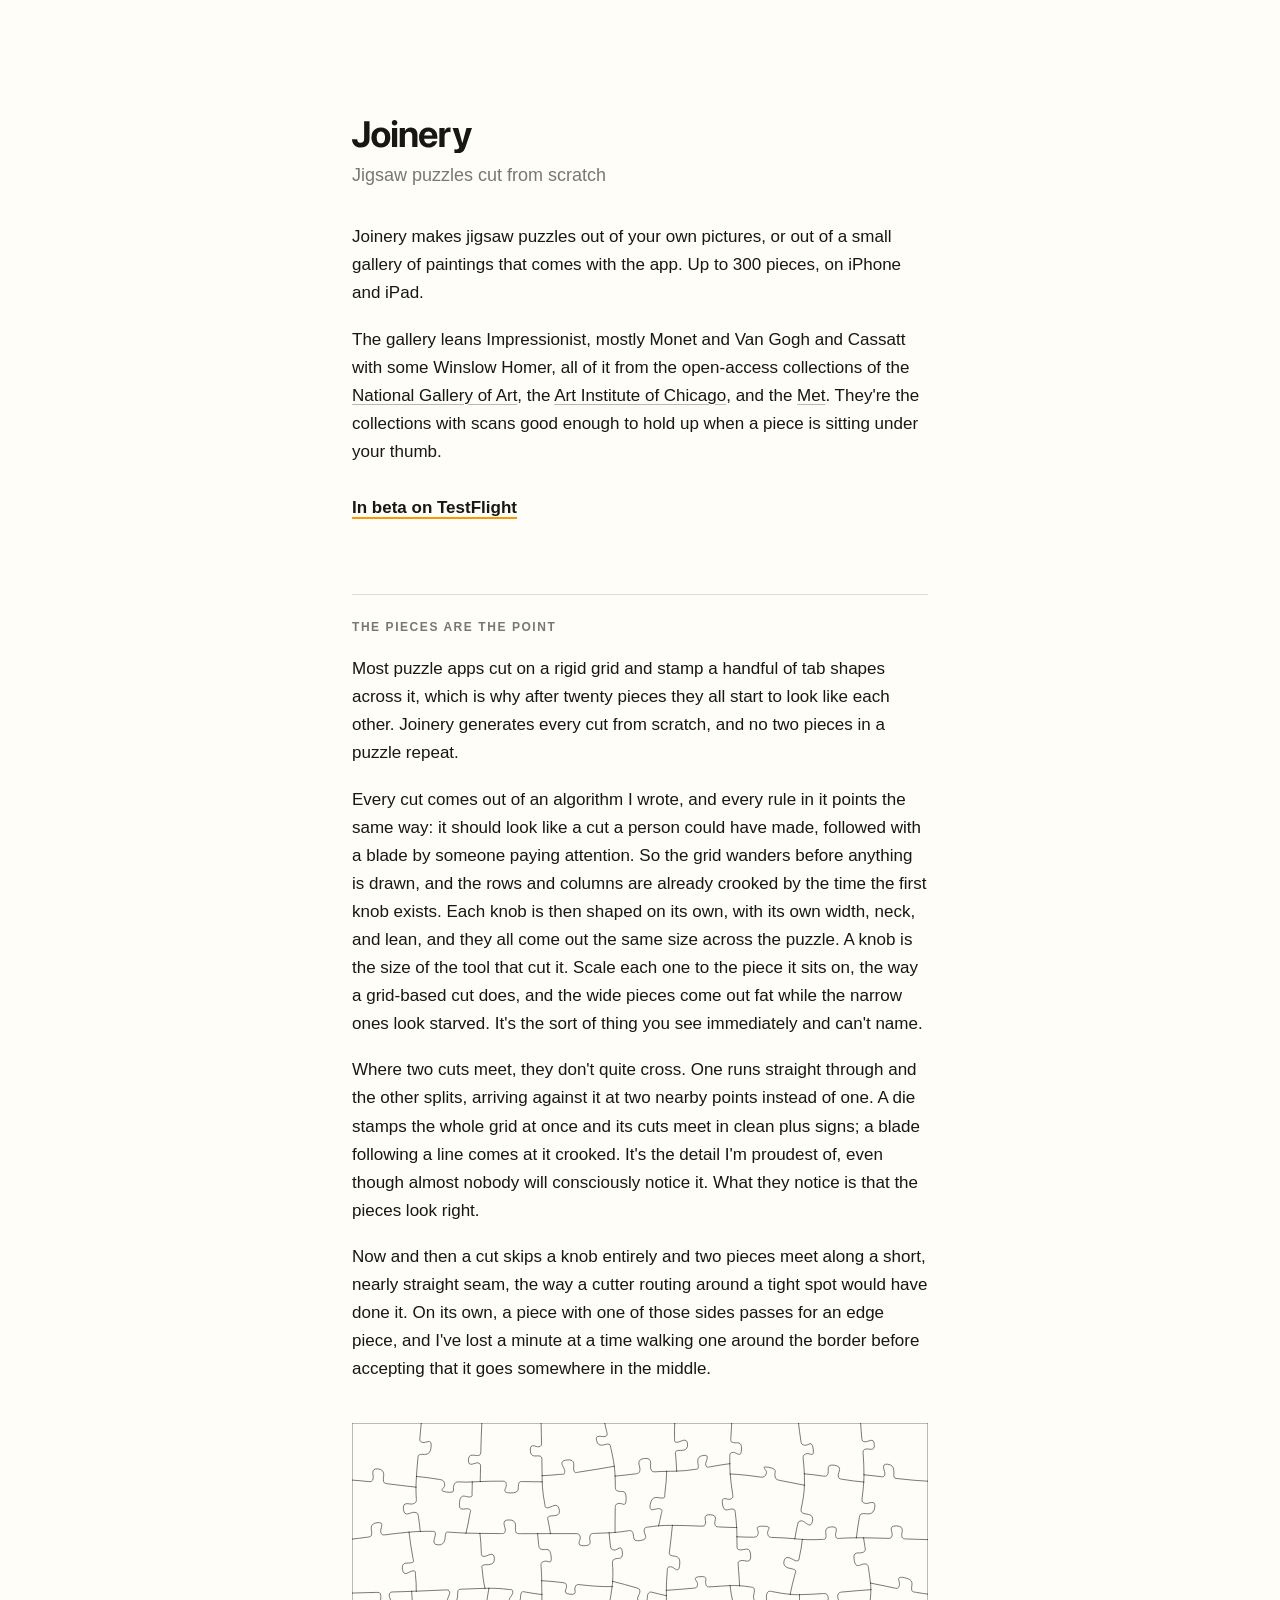
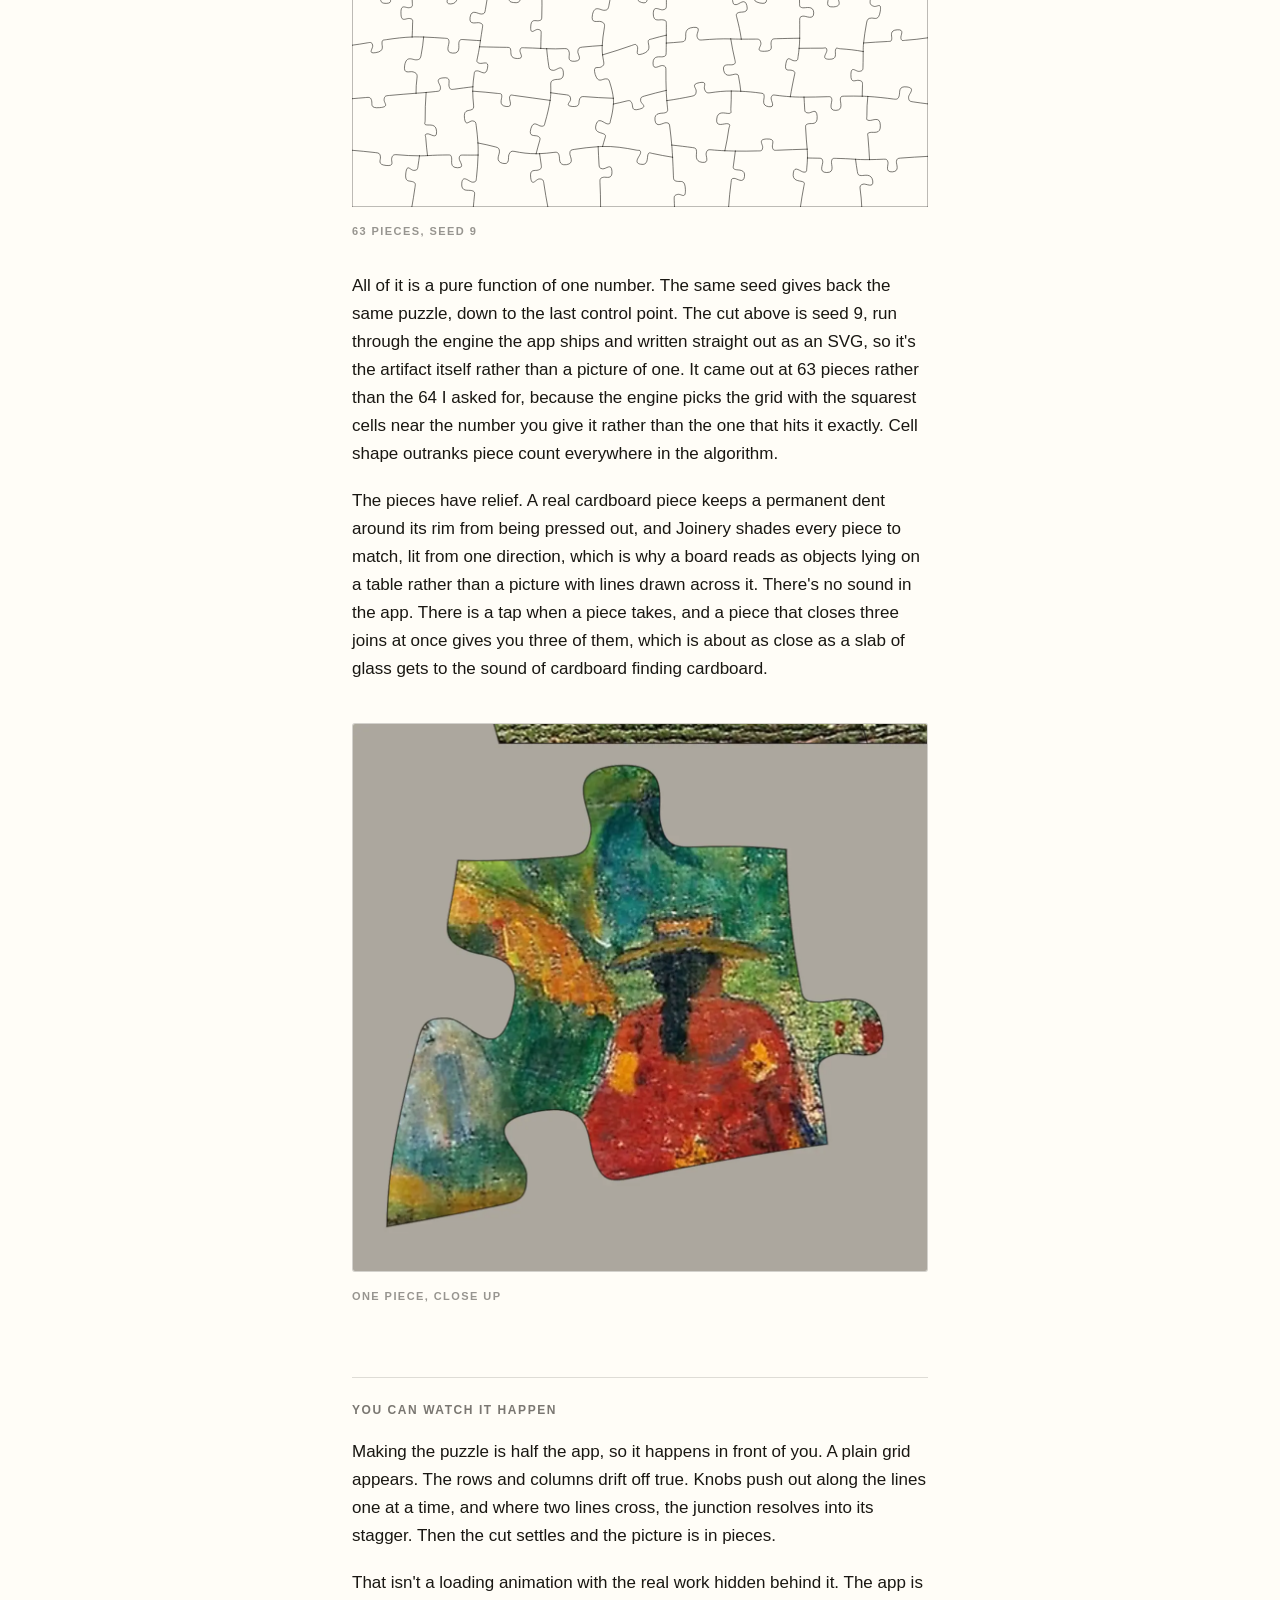
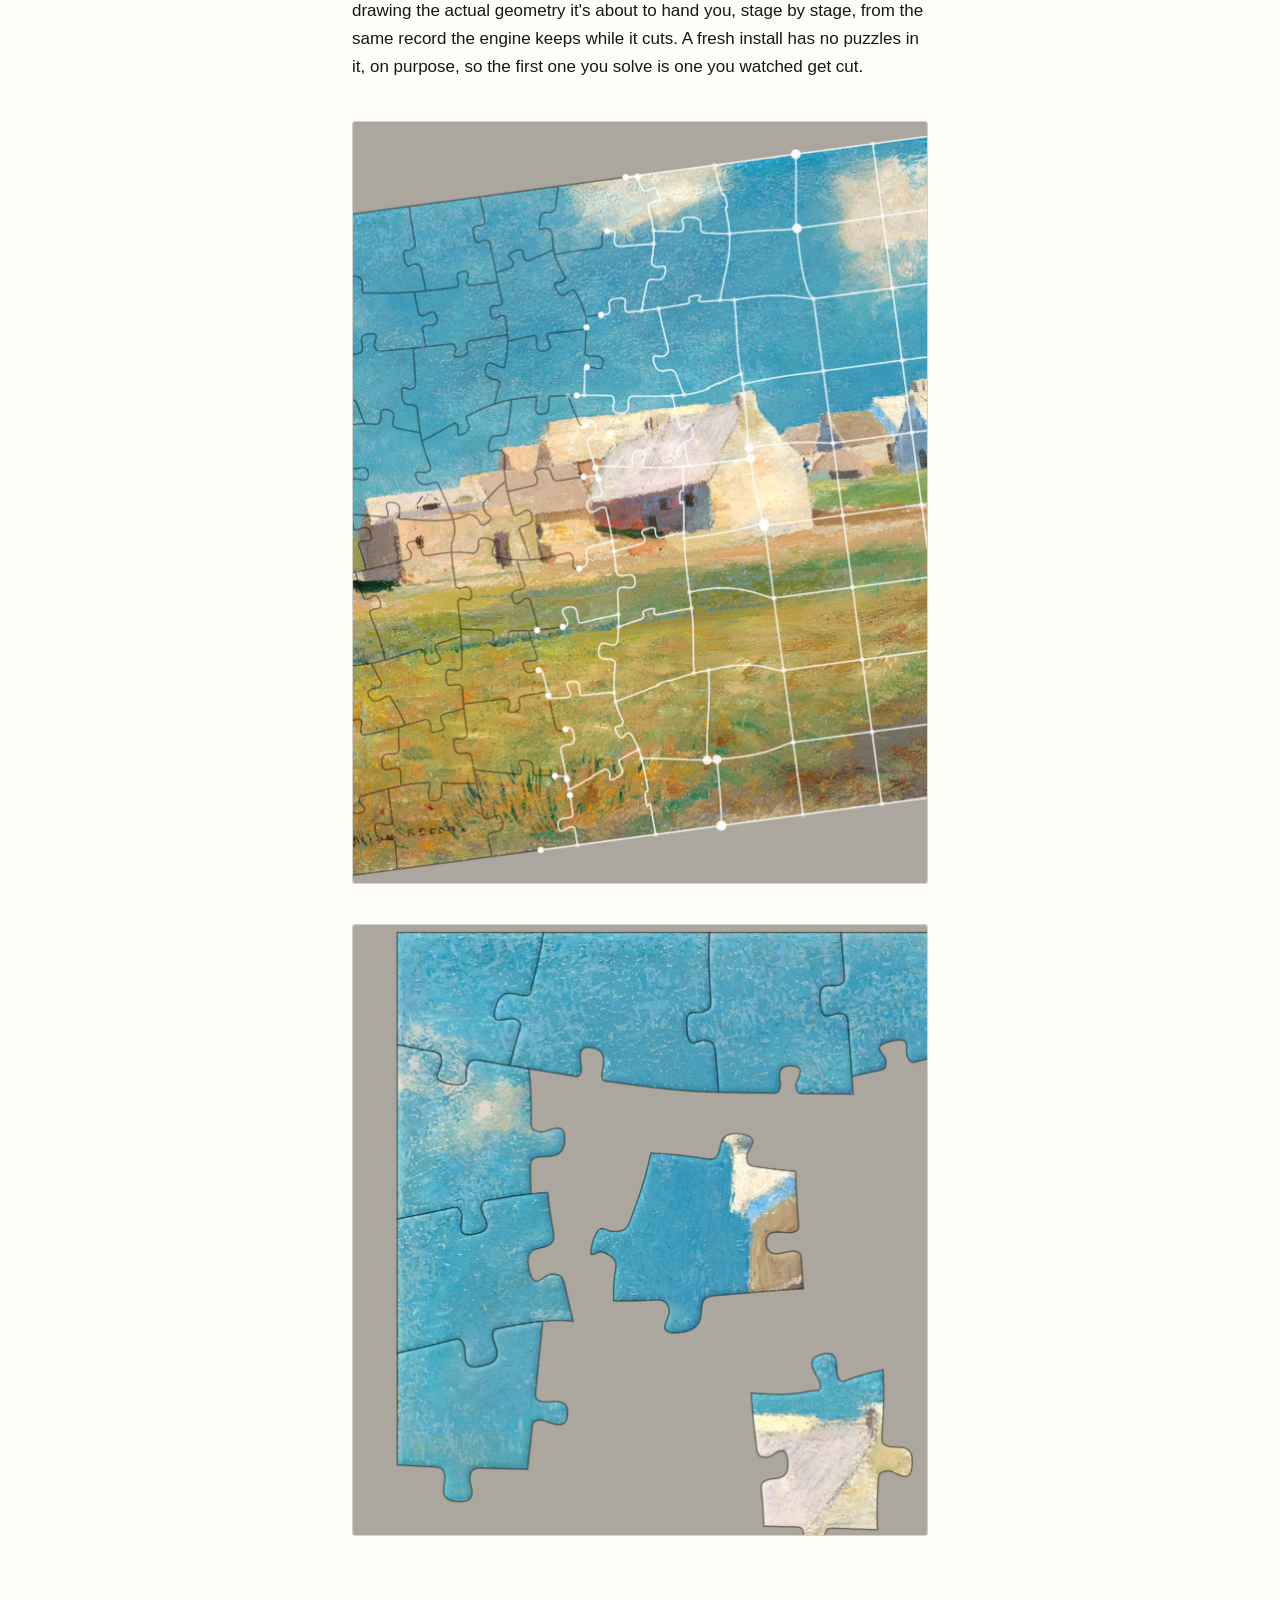
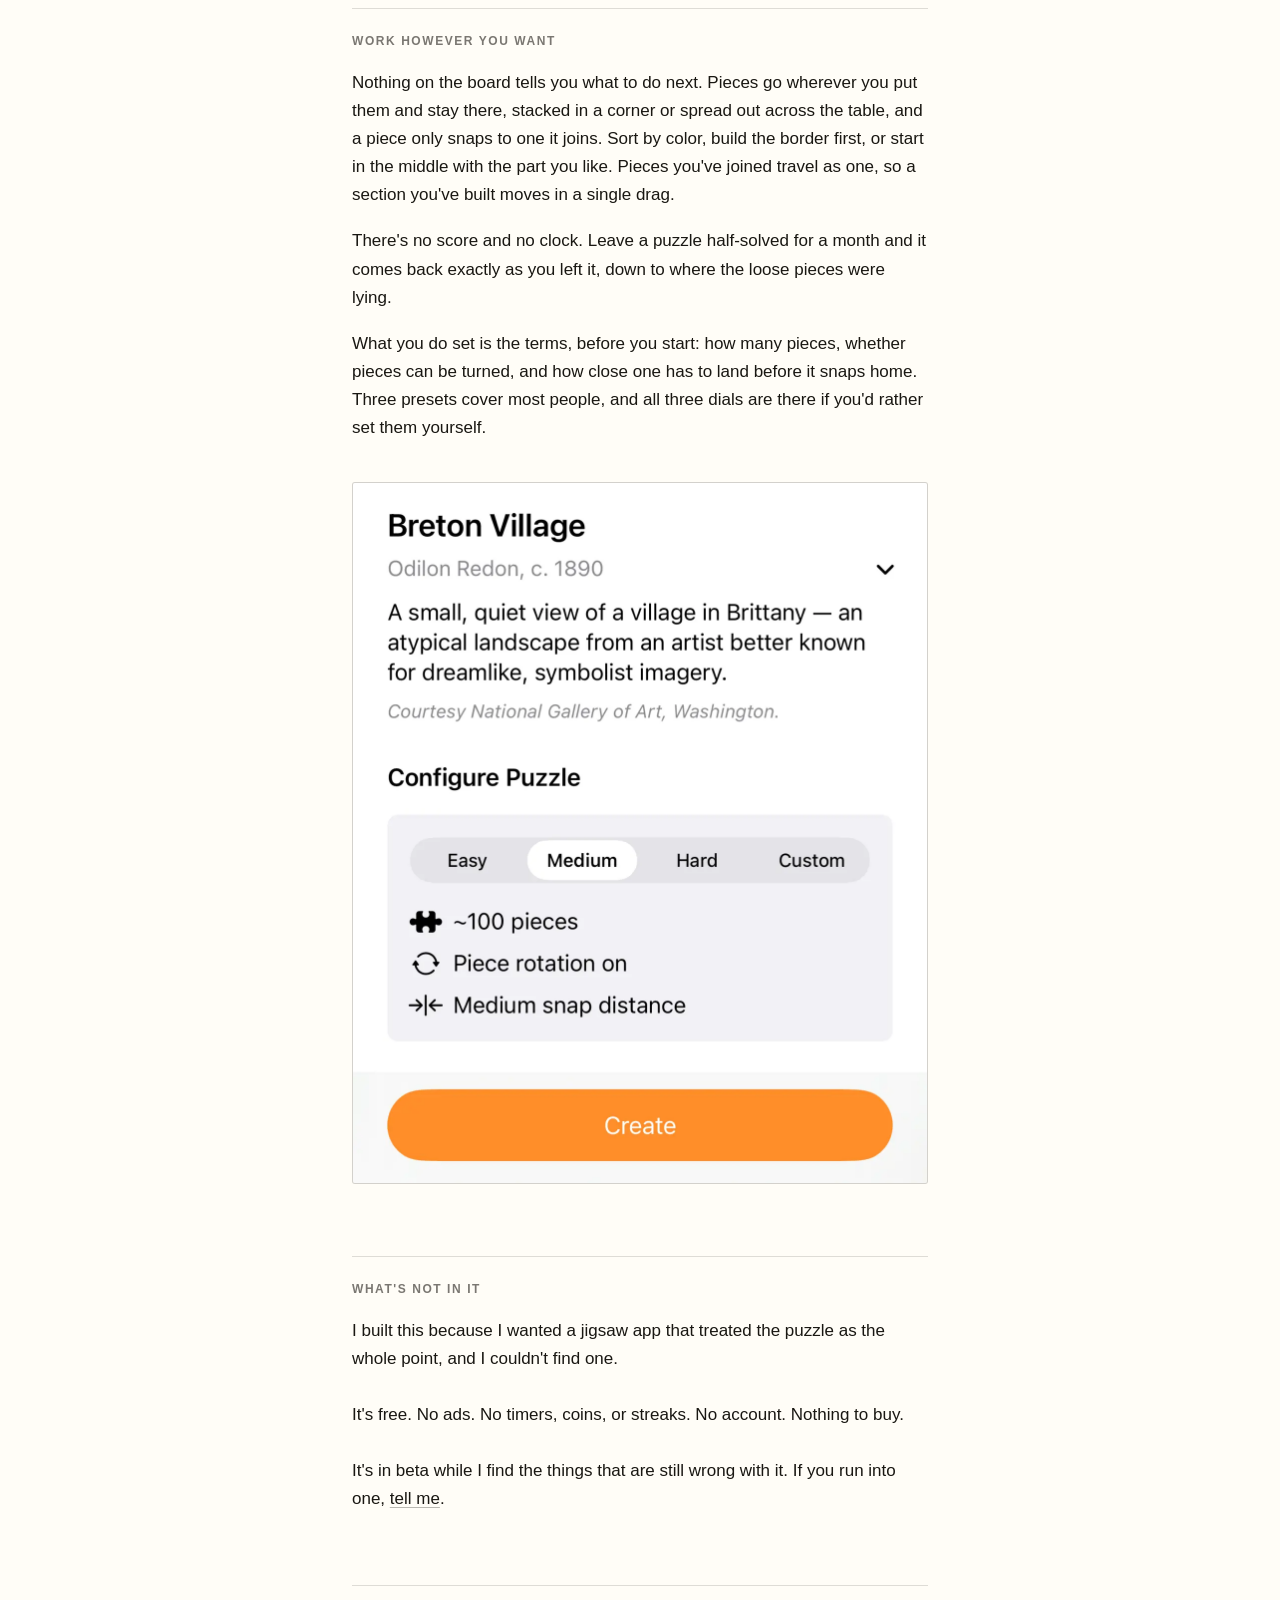
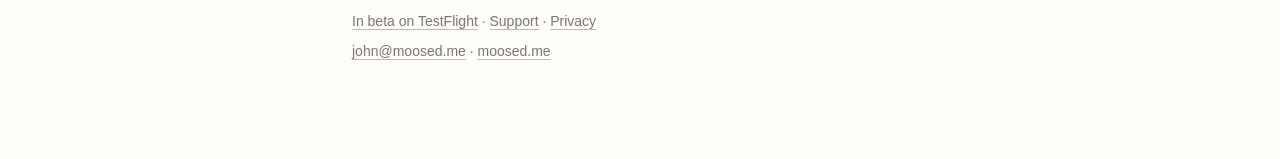
==== commit a7344776: "Copy pass, plus the store-listing edits back-ported Reworks the page copy to fix cadence: fewer para" ====
--- a/index.html
+++ b/index.html
@@ -5,11 +5,11 @@
 <meta name="viewport" content="width=device-width, initial-scale=1">
 <meta name="color-scheme" content="light dark">
 <title>Joinery — Jigsaw puzzles cut from scratch</title>
-<meta name="description" content="Joinery generates every cut from scratch. No two pieces in a puzzle repeat, and no two puzzles are cut the same way. iPhone and iPad.">
+<meta name="description" content="Joinery makes jigsaw puzzles out of your own pictures, or out of a gallery of paintings that comes with the app. Up to 300 pieces, on iPhone and iPad.">
 <meta property="og:type" content="website">
 <meta property="og:url" content="https://joinery.moosed.me/">
 <meta property="og:title" content="Joinery — Jigsaw puzzles cut from scratch">
-<meta property="og:description" content="Every cut generated from scratch, and no two pieces in a puzzle repeat. No timers, no account, nothing to buy.">
+<meta property="og:description" content="Joinery makes jigsaw puzzles out of your own pictures, or out of a gallery of paintings that comes with the app. Every cut is generated from scratch, and no two pieces repeat. No timers, no account, nothing to buy.">
 <meta property="og:image" content="https://joinery.moosed.me/assets/og.png">
 <meta property="og:image:width" content="1200">
 <meta property="og:image:height" content="630">
@@ -28,13 +28,13 @@
   </h1>
   <p class="subtitle">Jigsaw puzzles cut from scratch</p>
 
-  <p>Joinery is a jigsaw app for iPhone and iPad. Puzzles up to 300 pieces, made from your own pictures or from a small gallery of public-domain paintings that comes with the app.</p>
+  <p>Joinery makes jigsaw puzzles out of your own pictures, or out of a small gallery of paintings that comes with the app. Up to 300 pieces, on iPhone and iPad.</p>
 
-  <p>The gallery leans Impressionist — Monet, Van Gogh, Cassatt, Winslow Homer — all of it from the open-access collections of the <a href="https://www.nga.gov/artworks/free-images-and-open-access">National Gallery of Art</a>, the <a href="https://www.artic.edu/open-access">Art Institute of Chicago</a>, and the <a href="https://www.metmuseum.org/hubs/open-access">Met</a>.</p>
+  <p>The gallery leans Impressionist, mostly Monet and Van Gogh and Cassatt with some Winslow Homer, all of it from the open-access collections of the <a href="https://www.nga.gov/artworks/free-images-and-open-access">National Gallery of Art</a>, the <a href="https://www.artic.edu/open-access">Art Institute of Chicago</a>, and the <a href="https://www.metmuseum.org/hubs/open-access">Met</a>. They're the collections with scans good enough to hold up when a piece is sitting under your thumb.</p>
 
   <!-- TestFlight link, 1 of 2. At launch both become "On the App Store" and
        point at the product page. The two are identical on purpose. -->
-  <p class="action"><a href="#">In beta on TestFlight</a></p>
+  <p class="action"><a href="https://testflight.apple.com/join/JMXJzpcT">In beta on TestFlight</a></p>
 
 
   <section>
@@ -42,22 +42,20 @@
 
     <p>Most puzzle apps cut on a rigid grid and stamp a handful of tab shapes across it, which is why after twenty pieces they all start to look like each other. Joinery generates every cut from scratch, and no two pieces in a puzzle repeat.</p>
 
-    <p>Every rule in the cut algorithm points the same way: it should look like a cut a person could have made, followed with a blade by someone paying attention, rather than stamped out in a single press.</p>
+    <p>Every cut comes out of an algorithm I wrote, and every rule in it points the same way: it should look like a cut a person could have made, followed with a blade by someone paying attention. So the grid wanders before anything is drawn, and the rows and columns are already crooked by the time the first knob exists. Each knob is then shaped on its own, with its own width, neck, and lean, and they all come out the same size across the puzzle. A knob is the size of the tool that cut it. Scale each one to the piece it sits on, the way a grid-based cut does, and the wide pieces come out fat while the narrow ones look starved. It's the sort of thing you see immediately and can't name.</p>
 
-    <p>So the grid wanders before anything is drawn, and the rows and columns are already crooked by the time the first knob exists. Each knob is shaped on its own, with its own width, neck, and lean, and they all come out the same size, because a knob is the size of the tool that cut it and not the size of the piece it lands on.</p>
+    <p>Where two cuts meet, they don't quite cross. One runs straight through and the other splits, arriving against it at two nearby points instead of one. A die stamps the whole grid at once and its cuts meet in clean plus signs; a blade following a line comes at it crooked. It's the detail I'm proudest of, even though almost nobody will consciously notice it. What they notice is that the pieces look right.</p>
 
-    <p>Where two cuts meet, they don't quite cross. One runs straight through and the other splits, arriving against it at two nearby points instead of one. That's what a hand-guided blade does and what a die never does, and it's the detail I'm proudest of. Most people won't consciously notice it. What they'll notice is that the pieces look right.</p>
-
-    <p>Now and then a cut skips a knob and two pieces meet along a short, nearly straight seam, the way a cutter routing around a tight spot would decide it. On its own, a piece with one of those sides passes for an edge piece, and I've lost a minute at a time walking one around the border before accepting that it goes somewhere in the middle.</p>
+    <p>Now and then a cut skips a knob entirely and two pieces meet along a short, nearly straight seam, the way a cutter routing around a tight spot would have done it. On its own, a piece with one of those sides passes for an edge piece, and I've lost a minute at a time walking one around the border before accepting that it goes somewhere in the middle.</p>
 
     <figure class="cut">
       <svg xmlns="http://www.w3.org/2000/svg" viewBox="0 0 1200 800" fill="none" stroke="currentColor" stroke-width="1.94" stroke-linecap="round" stroke-linejoin="round" role="img" aria-label="A generated cut: 63 pieces, no two alike."><path d="M0 0L144.3 0M144.3 0L270.5 0M270.5 0L394 0M394 0L526.5 0M526.5 0L672.4 0M672.4 0L791 0M791 0L930.2 0M930.2 0L1059.6 0M1059.6 0L1200 0M0 118.9C11.3 119.7 22.5 120.8 33.8 122C40.1 122.6 42.2 122.1 44 116C45.8 109.9 37.3 93.7 54.2 95.6C71.1 97.6 64.9 112.3 65.3 118.6C65.7 125 67.7 125.8 74 126.6C93.8 129 113.5 131.5 133.3 133.7M134.3 111.4C151.6 112.8 167.4 115.3 182.6 117.7C190.4 118.9 192.5 121.2 193.1 129C193.7 136.8 177 140.9 197.4 143.9C217.5 146.1 209.5 139.7 211.6 132.1C213.7 124.6 216 122.2 223.9 122.7C232.6 123.3 241.4 123.4 250.6 122.8M267.1 122C281.4 121.3 295.7 121.1 310.1 121.2C317.8 121.3 320.2 120.4 321.5 128C322.9 135.6 309.4 145.4 329.9 145.6C350.6 146 345.5 136.5 346.8 128.9C348.2 121.3 350.8 121.9 358.5 122C371 122.3 383.6 122.5 396.3 122.6M396.1 109.8C408.3 109.2 420.4 108.3 432.5 107.1C440.2 106.4 443 108.4 443.3 100.6C443.7 92.9 427.1 79.3 447.7 77.1C468.3 74.4 459.9 91.1 462.2 98.5C464.5 105.9 466.7 103.1 474.4 102C498.4 98.5 522.4 94.3 546.4 90.2M548.1 110.6C562.8 109.3 576.6 107.6 590 106.1C597.2 105.2 599.3 104.1 599.9 96.8C600.5 89.6 590.2 76 609.1 73.9C627.9 72.1 620.3 87.1 622.2 94.1C624.1 101.1 626.3 102.1 633.5 101.6C640.8 101.1 648.1 100.8 655.6 100.7M676.4 100.3C688.6 100 700.6 98.7 712.8 96.9C719.2 96 721.2 97.3 721.5 90.8C721.7 84.4 714.8 70.4 731.5 67.6C748.7 64.6 734.9 81.4 736.9 87.5C738.9 93.6 740.8 92.2 747.2 91.1C759.9 88.9 773.1 86.6 787.1 84.8M787.9 106.2C809 107.2 830.1 109.6 851.2 112.7C858.3 113.8 861.1 111.3 863.4 104.4C865.7 97.6 848.5 89.3 867.5 92.3C886.6 95.6 880.9 100.8 881 108C881.2 115.2 883.2 118.1 890.3 119.4C907.7 122.7 925.1 126.2 942.5 129.6M942.4 105.9C955.1 106.8 967.8 108.5 980.4 110.4C987.2 111.5 989.6 111.3 991.7 104.7C993.8 98.2 986.9 85 1005.1 88C1023.4 91.1 1012.7 102.3 1012.9 109.2C1013.2 116 1015.5 116.2 1022.2 117.4C1036.9 119.7 1051.5 121.9 1066.1 123M1066.6 107.9C1077.8 109 1089.1 110.3 1100.3 111.6C1106.4 112.3 1108.4 113 1110.1 107.1C1111.7 101.2 1099.7 84 1116.1 85.9C1132.5 87.8 1128.3 103.5 1128.8 109.7C1129.3 115.8 1131.4 115.3 1137.5 115.9C1158.3 118.3 1179.1 120.3 1200 121.3M0 241.9C10.5 240.7 21.2 239.3 32 237.9C38.5 237 40.8 236.5 41.1 230C41.5 223.4 34.5 210.1 52.3 207.7C70.1 205.3 57.9 220.9 59.8 227.2C61.8 233.5 64.1 233.6 70.6 232.8C87.1 230.6 103.3 228.7 118.8 227.4M142.2 225.9C150.1 225.6 157.6 225.6 164.7 225.7C171 225.8 173 224.7 173.8 230.9C174.7 237.2 163.1 253.3 179.5 253.9C195.6 254.7 193.4 238.5 194.7 232.4C196 226.2 197.6 227.1 203.9 227.5C214.5 228.2 225.5 228.9 237.5 229.4M266.6 230C280.1 230.1 294.3 230.3 309 230.4C315.8 230.4 318.1 230.7 319.4 224C320.6 217.2 308.6 201.8 327.1 201.9C345.8 202 339.5 217.3 340.6 224C341.8 230.8 344.3 230.5 351.1 230.6C363.1 230.6 375 230.6 386.7 230.5M413.4 230.4C430.3 230.4 447.7 230.5 464.8 230.5C471.7 230.4 474.2 231.2 475.5 237.9C476.7 244.7 464.9 255.9 483.7 255.8C502.2 255.5 494.2 244.6 495.3 237.8C496.4 231 498.5 230.1 505.4 230C515.9 229.7 526.1 229.4 535.7 228.8M548 228C557.4 227.2 565.9 226.1 574 224.7C581.2 223.5 583.3 223.6 585.6 230.5C588 237.4 583.4 248.2 601.6 244.7C619.9 241.4 608.5 232.2 608.6 224.9C608.8 217.7 610.9 217.8 618 216.7C624.6 215.7 631.5 214.8 638.8 214.2M667.5 213.3C686.7 213.3 706.4 214 727 214.9C733.3 215.1 735.3 214.8 736.6 208.6C737.9 202.5 729.4 190.3 746.3 191.1C763.6 191.8 754.9 203.5 755.8 209.8C756.6 216 759 216.3 765.3 216.6C777 217.1 789 217.6 801.4 217.9M801.9 237.1C812.9 237.6 823.5 237.8 833.9 237.9C841.8 238 844.6 237.5 846.2 229.8C847.9 222.1 835.7 214.8 857 215C877.7 215.3 864.8 221.6 865.9 229.4C867 237.2 869.2 238.3 877.1 238.5C892.5 238.8 907.5 239.6 922.6 241.2M938.2 242.5C952.2 243.3 965.2 243.2 978.1 242.6C984.7 242.3 986.5 243.4 987.5 236.8C988.4 230.2 981.5 217.4 998.6 216.4C1016 215.3 1006.1 228.1 1007.5 234.7C1008.8 241.2 1010.9 240.7 1017.5 240.3C1028 239.7 1039 239.2 1050.7 239.1M1065.8 239.2C1081.4 239.4 1098 239.8 1114.9 240.3C1121.7 240.5 1124 240.3 1125.3 233.7C1126.7 227.1 1115.9 213.8 1134.2 214.4C1152.6 215 1144.4 227.8 1145.3 234.5C1146.3 241.1 1148.8 241.4 1155.5 241.6C1170.5 242.1 1185.4 242.6 1200 243M0 354.3C17.1 353.8 33.8 353.4 50.5 352.9C56.7 352.8 58.6 352.8 59.9 358.9C61.1 365 54.8 376.2 71.3 375.8C87.9 375.3 76.7 364.6 77.6 358.4C78.5 352.3 80.6 352.1 86.8 351.9C99 351.6 111.4 351.2 124.3 350.7M133.9 350.4C152.6 349.7 173.1 348.7 193.7 347.8C199.8 347.5 202.1 347.2 203.4 353.1C204.7 359 189.1 377.7 205.8 377C222.5 376.2 219.5 358.2 220.3 352.2C221.1 346.3 223.3 346.4 229.3 346.2C246.1 345.5 262.3 344.9 277 344.5M285.2 344.3C299.5 344.1 312.5 345.1 325 346.6C332.2 347.5 334.5 345.6 335 352.8C335.4 360.1 317.4 371.4 336.2 374C354.7 377 349.7 363.6 351.8 356.6C353.9 349.6 355.7 351.3 362.9 352.5C373.4 354.3 384.1 356 395.6 357.3M395.2 328.5C409.5 329.3 423.9 330.8 438.2 332.4C444.4 333.2 446.4 334 447 340.2C447.6 346.4 437.3 354.7 453.9 356.7C470.5 358.7 462.9 349.3 464.5 343.3C466.1 337.3 468.2 336.1 474.4 336.8C497 339.4 519.5 341.5 542 340.8M543 329.9C559.5 333.8 576 338.6 592.4 343.4C598.4 345.1 600.2 346.1 599.7 352.2C599.2 358.4 587.3 369.3 603.2 373.9C619.2 378.3 613.6 362.9 616.2 357.3C618.8 351.7 620.9 351.5 626.9 353.1C636.3 355.5 645.6 357.8 655 359.8M654.9 348.6C674 347.3 692.2 345.8 709.9 344.3C717 343.7 719.2 343.2 719.9 336.1C720.6 329.1 706.2 321.7 724.9 320.1C743.4 318.7 735.1 327.7 736.9 334.6C738.6 341.5 740.7 341.8 747.8 341.3C761 340.3 774.2 339.4 787.6 338.8M807.5 339C814.4 339.4 821.3 340.3 828 341.3C835.7 342.6 838.3 341.9 838.3 349.7C838.4 357.6 829.6 370.8 849.9 375C870.1 379.4 861.3 364.1 863.9 356.8C866.6 349.4 869 349.8 876.6 351.4C888.4 353.8 900.3 355.9 912.8 357M932.2 357.7C947.8 357.4 964 356.6 980.4 355.4C987.8 354.9 990.2 355.8 992 363C993.8 370.2 983.6 384.6 1003.4 383.1C1023.5 381.4 1011.1 368.4 1011.9 361C1012.6 353.6 1015.2 352.6 1022.6 352C1041.9 350.3 1061.4 348.5 1081 347.2M1080.2 333.5C1095.9 336.5 1111.5 339.9 1127.2 343.2C1134.9 344.9 1137.4 346.2 1140.2 338.8C1143.1 331.3 1130.1 317.9 1151 322.3C1171.9 326.4 1165.9 336.2 1165.8 344.1C1165.7 352.1 1168.4 351.6 1176.2 352.9C1184.1 354.3 1192.1 355.6 1200 356.6M0 463C10.6 461.6 21.2 459.9 31.7 458.1C38.6 457 40.8 455.8 43 462.5C45.1 469.2 31 481.6 49.6 478.4C68.3 475.3 62.2 465.3 62.5 458.3C62.7 451.2 65.2 452.4 72.2 451.3C89.8 448.6 107.4 446.4 125.3 445.8M149.3 445.9C164.3 446.5 178.5 447.4 193 448.4C199.7 448.9 201.4 448.8 202.1 455.4C202.9 462 192.7 478.2 209.7 479.4C227.4 480.7 221.3 463.5 222.8 457.1C224.4 450.6 226.7 450.8 233.3 451.3C244.1 452 255.4 452.8 267.6 453.5M265.7 466.3C284.9 466.8 303.6 467.1 321.7 467.4C327.8 467.5 329.8 467.2 330.7 473.2C331.6 479.3 328.4 490.4 344.6 490.7C360.6 491.1 348.8 479.5 350 473.5C351.3 467.5 353 468.1 359.1 468.3C370.7 468.6 382 469 393.3 469.6M405.6 470.2C418.2 470.8 430.2 470.6 442 470C448.8 469.6 451 471.3 452.6 478C454.2 484.6 446.4 497.7 464.3 496.4C482.1 494.8 469.7 482.6 470.5 475.8C471.3 469.1 473.2 467.6 480 466.9C493.5 465.6 507.1 464.3 521.3 463.5M522 483.1C542.3 477.4 562.4 470.4 582.7 463.5C589.3 461.2 591.3 459.3 594.5 465.6C597.7 471.9 587.1 487.1 605.1 481C623.2 475.2 618.2 464.7 617.3 457.7C616.5 450.7 619.1 451.5 625.9 449.5C635.5 446.7 645.2 444.2 654.8 442.1M654.8 458.5C665 457.9 674.9 457.1 684.7 456.2C691.8 455.6 694.3 454.7 695.1 447.6C695.9 440.5 691.8 427.6 711 425.8C729.9 424.1 717.1 437.4 718.8 444.4C720.5 451.3 722.8 452.6 729.9 452C749.8 450.3 769.4 449.2 789.1 449.8M811 450.3C821 450.3 830.7 450.3 840.2 450.2C848.1 450.1 850.3 450.5 851.8 458.2C853.3 466 838.7 475.9 859.2 475.6C879.8 475.2 871.8 465.5 873.1 457.7C874.3 449.9 876.6 449.5 884.5 449.4C899.8 449 915.6 448.6 932.7 448.4M931.5 469.4C947.4 469.3 963.3 469 979.2 469.1C986 469.2 988.4 466.2 989.3 473C990.1 479.8 975.8 491.9 994.1 492.2C1012.4 492.9 1005.7 479.7 1007.2 473.1C1008.7 466.4 1010.8 469.9 1017.6 470.4C1033.4 471.4 1049.2 473.1 1065 476.1M1065.8 458.3C1082.4 457 1098.9 456.1 1115.5 455.2C1121.8 454.8 1123.9 455.7 1124.5 449.4C1125 443.2 1119.1 431.9 1135.9 430.8C1152.6 429.6 1142 442.6 1143.6 448.6C1145.2 454.7 1147.1 453.2 1153.3 452.7C1168.9 451.5 1184.4 449.9 1200 447.5M0 574.4C9.3 573.6 18.8 572.8 28.4 572C36.1 571.3 39 571 40.9 578.5C42.9 585.9 36.6 594.9 57.8 593C79 591.1 66.2 583.8 66.9 576.1C67.6 568.4 70.3 568.3 78.1 567.6C97.3 565.9 116.1 564.3 133.4 563M154.4 561.4C161.4 560.8 168 560.1 174.5 559.4C181.9 558.6 183.9 558.9 184.3 551.4C184.7 544 170.6 533.2 189.5 531C208.4 528.5 200.1 541.8 202.3 548.9C204.4 556 206.4 555.4 213.8 554.5C225.6 552.9 237.9 551.2 251.8 549.6M251.5 558.7C268.9 559.8 286.2 561.5 303.4 563.4C309.6 564.1 311.7 562.8 312.1 569C312.4 575.1 304.7 588.6 321 590.6C337.4 592.7 326.5 576.9 328.3 571C330 565.1 331.9 566.8 338 567.6C362.9 570.9 387.8 574.5 412.8 577.9M414.1 562C425 563.6 435.9 565.1 446.8 566.3C453 567.1 454.9 568.9 455.5 575.2C456 581.4 442 588.7 458.7 590.6C475.5 592.2 472 583.3 473.6 577.3C475.2 571.2 477.4 569.5 483.7 570C503.9 571.7 524.2 572.8 544.5 573.5M544.6 585.5C553.5 583.7 562.3 581.6 571.1 579.4C577.9 577.6 580.3 577.6 583.2 584C586.1 590.4 580.8 601 599 596.1C617.3 590.9 601.9 585.5 601.3 578.5C600.8 571.5 603 570.6 609.8 568.7C624.7 564.5 639.6 560.4 654.6 557.1M655.9 578.4C674.2 575.9 691.4 572.5 708.1 569.2C714.9 567.8 716.9 565.6 717.1 558.6C717.3 551.7 705.4 544.5 723.7 540.9C741.5 537.7 732.2 547.7 734.4 554.3C736.6 560.9 738.9 563.2 745.8 562.1C760.7 559.8 775.4 558.2 790.2 558.4M810 558.9C824.7 559.5 837.7 560.9 850.4 562.6C856.6 563.4 858.3 563.2 858.7 569.4C859.1 575.7 852.3 588.8 868.1 591C884.2 593.2 871.6 578.2 873.3 572.2C875.1 566.2 876.8 566.3 883 567.1C892.5 568.4 902.4 569.5 913.1 570.2M941.7 571.1C957.1 571.2 973.5 570.7 990 570.2C996.2 570 998.4 569.6 999.6 575.6C1000.7 581.6 991.2 599.3 1008.1 598.7C1024.8 598.3 1016.4 580.8 1017.4 574.7C1018.3 568.7 1020.5 569.2 1026.6 569.1C1039.1 568.9 1051.4 568.8 1063 569.2M1074.6 569.7C1093.3 570.8 1111 572.8 1128.2 575.1C1135.5 576.1 1137.8 575.3 1140 568.2C1142.1 561.2 1137.3 547.2 1156.4 549.9C1175.4 552.7 1159.2 564.4 1159.5 571.7C1159.9 579.1 1162 580 1169.2 581C1179.4 582.5 1189.6 584 1200 585.2M0 681.8C16.1 683.1 32.7 684.9 49.3 686.7C56.2 687.4 58.7 688.7 59.3 695.6C60 702.5 52.1 711.5 71 713.5C89.8 715.3 80.9 705.2 82.7 698.5C84.4 691.8 86.9 690.5 93.8 691.1C110 692.5 125.8 693.4 140.6 693.4M157.3 692.9C171.9 692 185.1 691.7 198 691.6C204.7 691.6 206.3 690.9 207.5 697.4C208.8 703.9 203 718.1 219.9 718.2C237.4 718.4 222.3 704.5 223.3 697.9C224.4 691.4 226.4 691.8 233.1 691.8C242.4 691.9 252.1 691.9 262.7 691.8M262.4 666.6C275.1 668.9 287.4 671.9 299.6 675C305.6 676.5 307.3 678.9 307.2 685.1C307.1 691.3 297.7 705 313.8 709C329.9 712.7 324.6 697.1 326.8 691.3C329 685.5 331.5 682.8 337.5 684C352.6 687.1 367.9 689.2 383.6 689M390.8 688.9C400.7 688.5 410.7 687.5 420.7 686.2C427.4 685.4 429.5 686 431.5 692.4C433.4 698.9 429.1 714.3 446.8 711.8C464.7 709 453.4 694.9 453.8 688.1C454.2 681.4 456.4 681 463.1 680C479.3 677.6 495.8 675.3 512.8 674.3M522.1 673.9C544.8 673.1 568.4 676.7 592.4 681.5C598.5 682.7 601.1 680.4 601.3 686.6C601.4 692.8 584.4 707.6 601.1 710.9C617.8 714.5 614.5 697 616.5 691.1C618.5 685.2 620.5 687.3 626.6 688.6C640.3 691.5 654.1 694.2 667.9 696.3M666.2 671C681.9 672.6 695.8 674.4 709.3 676.2C715.7 677 717.4 678 717.8 684.5C718.3 691 713 704.9 729.5 707C746.1 708.8 736.1 693.7 737.9 687.4C739.7 681.2 741.6 680.2 748 680.8C757.2 681.7 766.7 682.4 776.8 682.8M798.6 683.5C813.5 683.8 828.9 683.6 844.7 683.2C852.1 683 854.4 683.9 855.5 676.6C856.6 669.3 844.5 658.9 864 658.3C883.9 657.5 874.4 668.3 875.9 675.5C877.3 682.8 879.9 682 887.2 681.7C907.3 680.9 927.7 680 948.3 679.5M948.9 697.9C956.5 698.1 963.7 698.2 970.6 698.3C977.5 698.4 979.7 698.1 980.7 704.9C981.7 711.7 971 728 989.1 728.2C1006.7 728.4 997.6 711.4 999 704.7C1000.4 697.9 1002.2 698.6 1009 698.7C1021.8 699 1034.7 699.5 1049 700.6M1078.2 701.3C1087.6 701.2 1097.3 700.9 1107.2 700.4C1113.2 700.1 1115.2 700.7 1116.6 706.6C1118 712.4 1109.5 727.8 1125.6 726.8C1142 725.7 1133.5 711.2 1134.2 705.3C1134.9 699.3 1137 698.6 1143 698.1C1162.2 696.8 1181.5 695.3 1200 694.5M0 800L124.7 800M124.7 800L252.8 800M252.8 800L408 800M408 800L517.9 800M517.9 800L671.9 800M671.9 800L784.6 800M784.6 800L934.2 800M934.2 800L1062 800M1062 800L1200 800M0 0L0 118.9M144.3 0C143.5 9.5 142.6 19.2 141.6 29C140.9 36.2 140.5 38.7 147.4 40.6C154.3 42.5 166.7 30.2 164.8 49.8C162.8 69.3 151.8 64.7 144.7 65.3C137.6 65.9 137.7 68.4 137.1 75.6C135.9 87.9 134.9 100 134.3 111.4M270.5 0C269.4 19.7 268.9 39.4 268.4 59.1C268.3 65 267.9 66.9 262 67.8C256.1 68.7 242.8 61.5 242.5 77.4C242.2 93.3 256.1 81.9 261.9 83.1C267.7 84.3 267.9 86.3 267.8 92.2C267.6 102.1 267.4 112 267.1 122M394 0C394.3 13.4 394.5 26.8 394.8 40.3C394.9 46.3 395 48.3 389.1 49.5C383.1 50.7 371.1 40.3 371.4 56.6C371.7 72.8 383.5 67.7 389.5 68.6C395.5 69.5 395.5 71.5 395.6 77.6C395.8 88.3 396 99.1 396.1 109.8M526.5 0C527.8 6.2 529.2 12.3 530.7 18.4C532.1 24.1 532.9 25.8 527.4 28.1C521.9 30.3 505.8 21.7 509.6 36.9C513.5 52.1 526.3 44.1 532.2 43.9C538.2 43.6 537.6 45.6 539 51.4C542 63.8 544.7 76.6 546.4 90.2M672.4 0C671.6 10.4 671.6 20.7 672 31C672.2 37.2 670.6 39.3 676.8 40.1C682.9 41 698.2 27.5 699 44.1C700.2 60.7 684.6 56.1 678.5 57.4C672.5 58.8 673.8 60.7 674.2 66.9C675.1 78.1 676 89.2 676.4 100.3M791 0C790.6 10.4 790 20.4 789.3 30.3C788.8 37.4 788.2 39.4 795.1 41C802 42.5 812.5 36.6 811.4 55.2C810.7 74.4 800.8 60.3 793.7 61.2C786.7 62.1 787.3 64.7 787.1 71.8C787 76 787 80.4 787.1 84.8M930.2 0C931.6 12.4 933.3 24.4 935 36.5C936 43.7 937.1 45.8 944.4 46.3C951.7 46.7 958.2 35.1 960.9 54.2C963.2 73.5 954.2 61.8 947.2 63.9C940.2 66 939.3 68.5 940.1 75.7C941.1 85.6 942 95.6 942.4 105.9M1059.6 0C1060.2 10.4 1061.1 20.6 1062 30.8C1062.5 36.7 1063.2 38.5 1069.1 39.2C1075 39.8 1086.8 29 1088.2 44.6C1089.5 60.3 1076.7 52.8 1070.9 54.2C1065.2 55.6 1064.3 57.5 1064.8 63.4C1065.9 78 1066.7 92.7 1066.6 107.9M1200 0L1200 121.3M0 118.9L0 241.9M133.3 133.7C133.2 142.1 133.5 149.9 134 157.3C134.5 164.3 133.1 166.7 126.3 168.6C119.5 170.4 105.2 161.7 107.1 180C109.5 197.8 122.1 185.4 129.1 186C136.1 186.5 137.5 188.2 138.4 195.2C139.8 205 141.2 215.1 142.2 225.9M250.6 122.8C250.6 129.6 250.4 136.4 250.1 143.1C249.8 150.9 252.2 153.7 244.4 154.1C236.6 154.5 225.7 145 224 165.8C221.3 186.5 235 176.8 242.5 179C250 181.3 246.4 183.5 245.2 191.2C243.2 203.9 240.6 216.6 237.5 229.4M396.3 122.6C396.6 138 398.7 153 401.5 168.1C402.6 174.4 401.2 176.6 407.6 176.7C414 176.8 428.4 163.3 431.7 179.9C435.2 196.8 418.3 191.8 412.3 193.9C406.2 195.9 407.5 198 408.7 204.2C410.5 212.8 412.1 221.5 413.4 230.4M548.1 110.6C548.4 117.6 548.6 124.6 548.6 131.8C548.7 139.1 549.4 141.2 556.6 142.4C563.8 143.7 571.1 138.7 571.1 157.8C570.9 177.4 563.5 166.2 556.2 167.5C549 168.7 548.5 171.2 548.4 178.5C548.2 194.6 547.9 211.1 548 228M655.6 100.7C655.3 115.6 654 130.7 651.9 145.7C650.9 153.3 653.5 156.2 645.8 156.4C638.2 156.6 624.9 149 621.5 169.3C617.5 189.6 633.7 176.2 641 178.6C648.2 181.1 645.6 183.3 644 190.8C642.4 198.6 640.6 206.4 638.8 214.2M787.9 106.2C788.9 119.2 790.8 133.1 792.8 147.3C793.8 154.2 794.4 156.6 787.7 158.7C781.1 160.7 769 150.1 771.8 169C774.4 188 784.4 178.9 791.4 179.2C798.3 179.6 797.9 182.2 798.8 189.1C800 198.9 800.9 208.6 801.4 217.9M942.5 129.6C942.2 146.2 939.4 161.9 935.9 178.2C934.5 184.4 935.8 186.4 941.7 188.6C947.7 190.8 963 188.7 959.2 205.1C955.3 222.3 943.3 203.9 937 203.9C930.7 203.9 929.5 206.1 928.1 212.3C926.1 221.5 924.2 231.1 922.6 241.2M1066.1 123C1065.4 134.2 1064.3 145.2 1062.8 156.3C1061.9 163.1 1062.7 165.3 1069.3 167.4C1075.9 169.5 1091.6 157.7 1089.1 175.6C1086.4 193.8 1072.5 188.5 1065.6 188.8C1058.7 189.1 1057.7 191.3 1056.7 198.1C1054.6 211.4 1052.5 225 1050.7 239.1M1200 121.3L1200 243M0 241.9L0 354.3M118.8 227.4C120.5 245.3 123.8 263 126.9 280.8C128 287.3 130.3 289.2 124 291.1C117.7 293 102.2 287.6 105.1 305C107.3 322.4 120.8 307.7 127.3 308C133.9 308.4 131.6 310.8 132.3 317.3C133.5 328.3 134.2 339.3 133.9 350.4M266.6 230C268.2 243 268.8 256 269.4 269C269.7 275.2 268.7 277.3 275 277.9C281.2 278.4 295.8 265.4 296.6 282C297.5 298.7 280.9 294.1 274.8 295.7C268.8 297.3 270.8 299.2 271.3 305.4C272.4 318.4 274 331.5 277 344.5M386.7 230.5C387.3 238.5 388 246 388.8 253.1C389.6 260.5 390.3 263.1 397.7 263.7C405.1 264.4 412.6 258.5 414.9 278C416.8 296.8 408.7 286 401.4 288C394.2 289.9 393.2 291.8 393.9 299.2C394.7 308.7 395.2 318.2 395.2 328.5M535.7 228.8C536.3 238.3 537.3 247.2 538.4 255.9C539.1 262.3 540.4 264 546.8 264.7C553.2 265.3 561.1 251.8 563.2 268.4C565.1 284.8 556.4 281.1 550.2 282.6C544 284.2 542.1 286.1 542.6 292.5C543.6 304.3 544 316.5 543 329.9M667.5 213.3C666 230.3 663.9 247.4 661.8 264.1C660.9 271.8 659.4 274.6 666.8 276.6C674.2 278.7 685 275.2 682.6 296.1C680.6 316.3 671.2 298.9 663.5 299.5C655.9 300.1 657.4 302.6 656.7 310.3C655.5 323.8 654.7 336.7 654.9 348.6M801.9 237.1C801.8 242.8 801.9 248.2 802.1 253.6C802.3 261.4 801.6 263.5 809.3 264.4C817 265.3 829.5 255.4 830.5 275.2C832 295.2 818.5 284.9 810.9 286.6C803.4 288.4 804.2 290.5 804.8 298.3C805.7 310.9 806.7 324.2 807.5 339M938.2 242.5C937.1 254.8 934.8 267.1 932 279.3C930.7 285.2 932 287.5 926 287.3C919.9 287 903.9 271.5 900.1 287.3C896 303.1 914.9 302.6 920.5 304.9C926.1 307.2 924.5 309 922.9 314.8C919.2 328.9 915.5 342.9 912.8 357M1065.8 239.2C1066.7 245.5 1067.6 251.5 1068.6 257.4C1069.8 265.1 1070.4 267.5 1063 270C1055.5 272.5 1042.9 265.5 1046.2 285.6C1049.5 305.6 1059.4 293.5 1067.3 293.6C1075.1 293.8 1075 296.1 1076.2 303.8C1077.6 313.3 1079 323 1080.2 333.5M1200 243L1200 356.6M0 354.3L0 463M124.3 350.7C124.8 358.2 125.3 365.6 125.6 373C125.9 380.8 127.3 383.3 119.7 384.7C112 386.2 101.5 375.3 102 396.1C102.1 417 112.4 406 120.1 407.3C127.8 408.5 126.4 411.1 126.2 418.9C126.1 427.8 125.8 436.8 125.3 445.8M285.2 344.3C282.8 359.4 280.3 374.2 277.9 388.7C276.8 395.5 276.3 397.9 269.4 398C262.4 398.1 249 386.3 246 404.7C243.1 422.8 259.8 414.1 266.3 416.4C272.9 418.7 272.7 420.7 271.6 427.5C270.2 436.4 268.8 445 267.6 453.5M395.6 357.3C396 372.5 395.8 387.1 395.4 402C395.2 408.9 395.7 410.8 388.9 411.9C382.1 413 372.9 406.6 372.3 424.8C371.6 443.5 381.1 428.7 387.9 430.1C394.6 431.4 394.3 433.8 394 440.7C393.7 450 393.4 459.6 393.3 469.6M542 340.8C540.6 353 538.1 366.3 535.3 380C533.7 387.4 532.7 390.1 525.1 390.2C517.5 390.2 505.4 378.5 501 399.2C496.9 419.9 511.7 411.3 518.8 413.8C526 416.4 527 419.4 525.7 426.9C523.5 439.6 521.8 452 521.3 463.5M655 359.8C655 366.4 655 372.3 655 377.8C655 385.3 655.1 387.8 647.8 389.1C640.4 390.4 627.7 378.1 627.7 397.6C627.6 415.6 640.3 408.8 647.6 410.1C655 411.4 654.9 412.8 654.9 420.3C654.9 427 654.9 434.1 654.8 442.1M787.6 338.8C788.6 349.2 790.5 359.6 792.9 369.9C794.3 376.3 793.8 378.6 800.3 378.4C806.8 378.2 818.5 363.4 822.6 380.4C827 397.4 811.5 392.5 805.5 394.9C799.5 397.3 800.2 399.4 801.8 405.7C805.6 420.6 809.1 435.4 811 450.3M932.2 357.7C932.3 363.9 932.3 369.8 932.4 375.7C932.4 382 932.5 383.8 938.8 384.9C945 385.9 961.7 379.3 961.9 395.6C962.1 412 945.4 401.2 939.1 402.4C932.9 403.5 932.7 405.3 932.7 411.6C932.8 423.2 932.8 435.1 932.7 448.4M1081 347.2C1081 354.3 1080.4 361.8 1079.6 369.5C1078.7 376.9 1080.1 379.6 1087.2 381.9C1094.3 384.2 1103.4 371.9 1100.6 392.1C1097.1 412.6 1089.7 406.1 1082.2 406.4C1074.7 406.7 1073.3 409.4 1072 416.8C1069.4 431.2 1067 445.3 1065.8 458.3M1200 356.6L1200 447.5M0 463L0 574.4M149.3 445.9C148.4 458.2 146.4 470.5 144.1 482.9C142.7 490.6 141.5 493.1 133.7 493.4C125.9 493.7 113.8 483.6 109.8 504.4C106.3 525.2 119.9 516.2 127.3 518.5C134.8 520.9 136.5 523.8 135.4 531.5C134 542 133.2 552.5 133.4 563M265.7 466.3C264.4 474.4 262.9 482 261.3 489.4C259.9 496.3 258.6 498.1 265.2 500.5C271.9 502.8 286 493 282.3 510.8C279 528.8 268.2 516.4 261.2 516.4C254.1 516.5 255.3 518.8 254.2 525.8C253.1 533.3 252.2 541.2 251.8 549.6M405.6 470.2C406.6 482.9 408.2 494.4 409.8 505.8C410.8 512.8 412.2 514.7 419.3 515.3C426.4 515.8 437.9 501 440.3 519.2C442.1 537.7 428.7 532.9 421.9 534.8C415.1 536.6 413.7 539 414 546.1C414.2 551.3 414.3 556.5 414.1 562M522 483.1C522.5 487.2 523.2 491.3 524 495.4C525.4 502.5 525 505.6 518.3 508.6C511.7 511.5 501.3 504.1 506.6 523.7C512.6 542.7 520.4 533.6 527.7 533.1C534.9 532.6 535.4 535 537.5 542C540.8 552.7 543.5 563.2 544.5 573.5M654.8 458.5C654.7 464.7 654.6 471.1 654.5 477.7C654.4 484 654 485.9 647.8 487C641.6 488.1 627.4 483.1 627.1 500.1C627 517.3 641 504.2 647.2 505.3C653.4 506.4 654 508.7 654 515C653.9 529.2 654 543.5 654.6 557.1M789.1 449.8C791.2 464.2 794.3 478.6 797.6 493C798.9 499.1 799.8 501.1 794 503.3C788.1 505.5 770.6 499 774.3 515.4C777.8 531.9 792.8 523.3 799.1 523.2C805.3 523.1 804.7 525.3 805.9 531.5C807.6 540.6 809.1 549.7 810 558.9M931.5 469.4C931 475.1 930.3 480.8 929.4 486.4C928.3 493.7 929 495.5 921.7 495.4C914.3 495.4 907.2 482.7 904 500.9C900.1 519.7 910.3 512.9 917.2 515.5C924.1 518 923 520.1 921.4 527.3C918.6 540.5 915.7 554.6 913.1 570.2M1065 476.1C1065 486.8 1064.8 496.8 1064.6 506.4C1064.5 514.1 1064.7 516.2 1057.1 517.4C1049.5 518.6 1039.9 504.3 1039.4 524.2C1038.8 544.2 1048.8 534.7 1056.4 536.2C1063.9 537.7 1063.7 540 1063.5 547.7C1063.3 554.6 1063.1 561.7 1063 569.2M1200 447.5L1200 585.2M0 574.4L0 681.8M154.4 561.4C152.9 580.7 152.2 600.1 152.4 619.4C152.4 625.8 149.1 628 155.4 629C161.8 630 175.6 625.7 176.2 643C177.2 660.3 162.9 646.4 156.6 647.6C150.2 648.9 153.4 650.9 153.8 657.4C154.7 669.3 155.8 681.1 157.3 692.9M251.5 558.7C251.5 567.9 252.2 577.7 253.3 587.7C254 594.1 253.1 596.3 246.9 598C240.7 599.8 232.2 598.1 234.4 615.6C236.8 633.2 244.4 620.2 250.8 620.6C257.3 621.1 257.9 623.5 258.7 629.9C260.3 642.2 261.7 654.5 262.4 666.6M412.8 577.9C410.6 592.6 406.8 607.5 402.5 623C400.6 629.7 401.2 632.2 394.2 631.6C387.2 631.1 378.1 618.5 372.7 636.6C367.2 655.2 380.6 649.6 387 652.5C393.3 655.5 392.1 658 390.2 664.7C387.9 672.7 385.6 680.8 383.6 689M544.6 585.5C543.9 597.1 541.7 607.9 538.9 618.4C537.2 624.8 538.8 627.3 532.2 626.8C525.6 626.3 513.6 611.2 508.6 627.9C503.2 644.7 517.7 644.6 523.7 647.4C529.8 650.1 528.4 652 526.5 658.4C524.9 663.4 523.5 668.6 522.1 673.9M655.9 578.4C656.3 583.4 656.8 588.4 657.3 593.4C658 599.9 658 601.9 651.7 603.8C645.4 605.6 629.2 602 631.2 619.2C633.4 636.5 648 624 654.5 624.4C661.1 624.8 661.3 626.9 662.1 633.4C663.6 645.7 665.1 658.2 666.2 671M790.2 558.4C790.3 570.6 790 582.7 789.3 594.9C788.9 601.9 792 604.6 785 605.1C777.9 605.5 761.4 598 759.8 616.8C757.4 635.6 776.3 624.7 783.1 626.6C789.9 628.6 786 630.5 785 637.5C782.9 652.6 780.2 667.7 776.8 682.8M941.7 571.1C942.2 578.8 942.6 586.3 943 593.7C943.3 600.8 943.2 603.2 950.3 604C957.3 604.8 968.1 592.3 969.1 611.4C970 630.2 957.9 625 951 626.6C944.1 628.3 944.8 630.4 945.2 637.5C945.9 651.4 946.9 665.3 948.3 679.5M1074.6 569.7C1073.1 582.7 1072.6 595.7 1072.7 608.7C1072.8 616.1 1069.9 618.6 1077.2 619.7C1084.5 620.8 1100 609.7 1100.7 629.5C1102 649.3 1086.6 643.2 1079.4 644.7C1072.1 646.2 1074.6 648.5 1075.1 655.9C1076.3 671 1077.5 686.2 1078.2 701.3M1200 585.2L1200 694.5M0 681.8L0 800M140.6 693.4C139.6 700.1 138.7 706.8 137.7 713.6C136.7 721 136.5 723.5 129 723.7C121.4 723.9 115 708.8 112.2 728.8C109.4 748.8 118.8 744.8 126 747.2C133.1 749.6 132.3 751.9 131.2 759.4C129.2 772.9 127.1 786.5 124.7 800M262.7 691.8C262.3 707.3 261 722.7 259.4 738.1C258.6 745.3 259.1 747.7 251.9 748.3C244.7 748.9 230.8 730.9 228.7 750.2C226.6 769.4 242.4 763.9 249.4 765.8C256.4 767.7 255.8 770 255 777.2C254.2 784.8 253.5 792.4 252.8 800M390.8 688.9C391.9 696.2 393 703.5 394 710.8C395.1 718.2 395.2 720.6 388.1 723C381.1 725.4 369.5 719.5 372.3 739.3C375.2 759 383 741.4 390.4 741.6C397.9 741.7 398.7 744 399.8 751.4C402.2 767.6 404.8 783.8 408 800M512.8 674.3C513.3 686.4 513.9 698.6 514.6 710.7C515 717.4 515.6 719.6 522.2 720.5C528.9 721.4 540.7 707.5 541.6 725.6C542.6 743.6 530.1 736.7 523.5 738.1C516.9 739.6 516.3 741.8 516.6 748.5C517.4 765.7 517.9 782.8 517.9 800M667.9 696.3C668.6 709 669.1 722 669.6 735.1C669.8 742.9 670.1 745.5 677.9 746.6C685.7 747.7 693.9 742.5 694.6 763.7C695.3 784.8 686.3 772.1 678.6 773.7C670.9 775.4 671 778 671.3 785.9C671.5 790.6 671.7 795.3 671.9 800M798.6 683.5C797.4 693.1 796.1 702.8 794.8 712.4C794 718.4 793.2 720.2 798.9 722C804.7 723.7 819.9 720.7 817.7 736.6C815.5 752.5 801.9 740 795.9 740.3C789.9 740.6 790.6 742.7 789.8 748.6C787.6 765.7 785.6 782.9 784.6 800M948.9 697.9C948.7 704.7 948.2 711.6 947.5 718.4C946.8 724.9 948.2 727.2 941.7 727.4C935.2 727.6 921.6 711.9 919.4 729.1C916.5 746.3 931.9 745 938 747C944.2 749 942.5 751 941.3 757.4C938.7 771.6 936 785.8 934.2 800M1049 700.6C1050.1 709.1 1051.4 717.7 1052.8 726.2C1053.8 732.3 1054.9 734.3 1061 734.5C1067.2 734.8 1082.3 729.2 1084.9 745.6C1087.3 762 1070.5 750.5 1064.7 752.4C1058.8 754.2 1057.7 756.4 1058.6 762.5C1060.3 775 1061.6 787.5 1062 800M1200 694.5L1200 800M134.3 111.4C133.9 117.4 133.6 123.3 133.4 128.9C133.4 130.5 133.4 132.1 133.3 133.7M250.6 122.8C254.9 122.6 259.3 122.3 263.8 122.1C264.9 122.1 266 122 267.1 122M396.1 109.8C396.2 111.9 396.2 114.1 396.2 116.3C396.3 118.4 396.3 120.5 396.3 122.6M546.4 90.2C546.9 94.4 547.4 98.6 547.7 103C547.9 105.5 548 108 548.1 110.6M655.6 100.7C658.7 100.6 661.8 100.6 665 100.5C668.8 100.5 672.6 100.4 676.4 100.3M787.1 84.8C787.1 89.5 787.2 94.3 787.5 99.2C787.6 101.5 787.7 103.8 787.9 106.2M942.4 105.9C942.4 108.3 942.5 110.7 942.6 113.1C942.7 118.5 942.6 124 942.5 129.6M1066.6 107.9C1066.6 110.2 1066.6 112.5 1066.5 114.7C1066.4 117.5 1066.3 120.3 1066.1 123M118.8 227.4C125.2 226.8 131.5 226.4 137.6 226.1C139.1 226 140.7 226 142.2 225.9M237.5 229.4C241.8 229.5 246.2 229.7 250.8 229.7C255.9 229.8 261.2 229.9 266.6 230M386.7 230.5C390.3 230.5 393.9 230.5 397.4 230.5C402.7 230.5 408.1 230.4 413.4 230.4M535.7 228.8C538.2 228.7 540.6 228.6 542.9 228.4C544.6 228.3 546.3 228.2 548 228M638.8 214.2C643.5 213.8 648.3 213.6 653.5 213.4C658 213.3 662.6 213.3 667.5 213.3M801.4 217.9C801.5 219.2 801.6 220.5 801.6 221.7C801.8 226.9 801.9 232 801.9 237.1M922.6 241.2C926.7 241.7 930.8 242 934.8 242.3C936 242.4 937.1 242.5 938.2 242.5M1050.7 239.1C1051.8 239.1 1052.9 239.1 1053.9 239.1C1057.8 239.1 1061.8 239.2 1065.8 239.2M124.3 350.7C126.3 350.7 128.4 350.6 130.4 350.5C131.6 350.5 132.7 350.4 133.9 350.4M277 344.5C278.1 344.5 279.3 344.5 280.4 344.4C282 344.4 283.6 344.4 285.2 344.3M395.2 328.5C395.2 333.9 395.2 339.4 395.3 344.9C395.4 349 395.5 353.1 395.6 357.3M543 329.9C542.8 332 542.7 334.1 542.5 336.3C542.3 337.8 542.2 339.3 542 340.8M654.9 348.6C654.9 351.4 654.9 354.1 655 356.6C655 357.7 655 358.8 655 359.8M787.6 338.8C790.7 338.7 793.7 338.6 796.7 338.6C800.4 338.6 803.9 338.8 807.5 339M912.8 357C917.7 357.4 922.7 357.6 927.8 357.7C929.3 357.7 930.7 357.7 932.2 357.7M1080.2 333.5C1080.5 335.8 1080.7 338.2 1080.8 340.6C1080.9 342.8 1081 345 1081 347.2M125.3 445.8C127.2 445.7 129.1 445.7 131 445.6C137.1 445.6 143.2 445.7 149.3 445.9M267.6 453.5C267.3 455.3 267 457.1 266.8 458.9C266.4 461.4 266.1 463.9 265.7 466.3M393.3 469.6C396.2 469.8 399.1 469.9 401.9 470.1C403.1 470.1 404.4 470.2 405.6 470.2M521.3 463.5C521.2 466 521.2 468.3 521.2 470.7C521.2 474.9 521.5 479 522 483.1M654.8 442.1C654.8 443.3 654.8 444.5 654.8 445.8C654.8 449.9 654.8 454.1 654.8 458.5M789.1 449.8C792.4 450 795.7 450.1 798.9 450.1C802.9 450.2 807 450.2 811 450.3M932.7 448.4C932.7 449.3 932.7 450.2 932.6 451.2C932.5 457 932.1 463.1 931.5 469.4M1065.8 458.3C1065.5 461.6 1065.2 464.9 1065.1 468C1065 470.8 1065 473.5 1065 476.1M133.4 563C135.8 562.8 138.2 562.7 140.6 562.5C145.4 562.1 150 561.8 154.4 561.4M251.8 549.6C251.7 551.8 251.6 554 251.6 556.2C251.6 557 251.5 557.9 251.5 558.7M414.1 562C414.1 564.3 414 566.7 413.8 569.1C413.6 572 413.3 574.9 412.8 577.9M544.5 573.5C544.7 576.2 544.8 578.9 544.8 581.6C544.8 582.9 544.7 584.2 544.6 585.5M654.6 557.1C654.7 559.2 654.7 561.2 654.9 563.3C655.1 568.4 655.5 573.4 655.9 578.4M790.2 558.4C795.2 558.5 800.1 558.6 804.8 558.7C806.5 558.7 808.3 558.8 810 558.9M913.1 570.2C916.4 570.4 919.8 570.6 923.2 570.8C929.2 571 935.4 571.1 941.7 571.1M1063 569.2C1066 569.3 1069 569.4 1072 569.6C1072.9 569.6 1073.7 569.7 1074.6 569.7M140.6 693.4C141.8 693.4 142.9 693.4 144 693.4C148.5 693.4 153 693.2 157.3 692.9M262.4 666.6C262.7 670.9 262.8 675.3 262.8 679.5C262.9 683.6 262.8 687.7 262.7 691.8M383.6 689C384.5 689 385.4 689 386.3 689C387.8 689 389.3 688.9 390.8 688.9M512.8 674.3C514.7 674.2 516.6 674.1 518.5 674C519.7 674 520.9 673.9 522.1 673.9M666.2 671C666.4 673.2 666.5 675.3 666.7 677.5C667.1 683.7 667.5 690 667.9 696.3M776.8 682.8C781.5 683 786.4 683.1 791.4 683.3C793.8 683.3 796.2 683.4 798.6 683.5M948.3 679.5C948.5 681.5 948.6 683.5 948.7 685.6C948.9 689.7 949 693.8 948.9 697.9M1049 700.6C1052.3 700.8 1055.7 701 1059.3 701.1C1065.4 701.3 1071.7 701.4 1078.2 701.3"/></svg>
-      <figcaption>Sixty-three pieces, seed 9</figcaption>
+      <figcaption>63 pieces, seed 9</figcaption>
     </figure>
 
-    <p>All of it is a pure function of one number. The same seed gives back the same puzzle, down to the last control point. The cut above is seed 9, run through the engine the app ships and written straight out as an SVG — the artifact itself rather than a picture of one. It came out at sixty-three pieces rather than the sixty-four I asked for, because the grid it picks is the one with the squarest cells near your number, not the one that hits it.</p>
+    <p>All of it is a pure function of one number. The same seed gives back the same puzzle, down to the last control point. The cut above is seed 9, run through the engine the app ships and written straight out as an SVG, so it's the artifact itself rather than a picture of one. It came out at 63 pieces rather than the 64 I asked for, because the engine picks the grid with the squarest cells near the number you give it rather than the one that hits it exactly. Cell shape outranks piece count everywhere in the algorithm.</p>
 
-    <p>The pieces have relief. A real cardboard piece keeps a permanent dent around its rim from being pressed out, and Joinery shades every piece to match, lit from one direction. A board reads as objects lying on a table rather than a picture with lines drawn across it.</p>
+    <p>The pieces have relief. A real cardboard piece keeps a permanent dent around its rim from being pressed out, and Joinery shades every piece to match, lit from one direction, which is why a board reads as objects lying on a table rather than a picture with lines drawn across it. There's no sound in the app. There is a tap when a piece takes, and a piece that closes three joins at once gives you three of them, which is about as close as a slab of glass gets to the sound of cardboard finding cardboard.</p>
 
     <figure class="shot">
       <picture>
@@ -73,9 +71,7 @@
 
     <p>Making the puzzle is half the app, so it happens in front of you. A plain grid appears. The rows and columns drift off true. Knobs push out along the lines one at a time, and where two lines cross, the junction resolves into its stagger. Then the cut settles and the picture is in pieces.</p>
 
-    <p>That isn't a loading animation with the real work hidden behind it. The app is drawing the actual geometry it's about to hand you, stage by stage, off the same record the engine produces while it cuts.</p>
-
-    <p>A fresh install has no puzzles in it, on purpose. The first one you solve is one you watched get cut.</p>
+    <p>That isn't a loading animation with the real work hidden behind it. The app is drawing the actual geometry it's about to hand you, stage by stage, from the same record the engine keeps while it cuts. A fresh install has no puzzles in it, on purpose, so the first one you solve is one you watched get cut.</p>
 
     <figure class="shots">
       <picture>
@@ -92,13 +88,11 @@
   <section>
     <h2>Work however you want</h2>
 
-    <p>Nothing on the board tells you what to do next. Pieces go wherever you put them and stay there, stacked in a corner or spread out across the table, and the only thing a piece snaps to is one it genuinely joins.</p>
+    <p>Nothing on the board tells you what to do next. Pieces go wherever you put them and stay there, stacked in a corner or spread out across the table, and a piece only snaps to one it joins. Sort by color, build the border first, or start in the middle with the part you like. Pieces you've joined travel as one, so a section you've built moves in a single drag.</p>
 
-    <p>Sort by color, build the border first, or start in the middle with the part you like. Pieces you've joined travel as one, so a section you've built moves in a single drag.</p>
+    <p>There's no score and no clock. Leave a puzzle half-solved for a month and it comes back exactly as you left it, down to where the loose pieces were lying.</p>
 
-    <p>Nothing is keeping score, and you can leave a puzzle half-solved for a month and come back to it exactly as you left it.</p>
-
-    <p>You set the terms before you start: how many pieces, whether pieces can be turned, and how close one has to land before it snaps home. Three presets cover it, or you can set all three yourself.</p>
+    <p>What you do set is the terms, before you start: how many pieces, whether pieces can be turned, and how close one has to land before it snaps home. Three presets cover most people, and all three dials are there if you'd rather set them yourself.</p>
 
     <figure class="shot">
       <picture>
@@ -114,11 +108,13 @@
     <p>I built this because I wanted a jigsaw app that treated the puzzle as the whole point, and I couldn't find one.</p>
 
     <p class="spec">It's free. No ads. No timers, coins, or streaks. No account. Nothing to buy.</p>
+
+    <p>It's in beta while I find the things that are still wrong with it. If you run into one, <a href="support/">tell me</a>.</p>
   </section>
 
   <footer>
     <!-- TestFlight link, 2 of 2. Change with the one above, identically. -->
-    <p><a href="#">In beta on TestFlight</a> · <a href="support/">Support</a> · <a href="privacy/">Privacy</a></p>
+    <p><a href="https://testflight.apple.com/join/JMXJzpcT">In beta on TestFlight</a> · <a href="support/">Support</a> · <a href="privacy/">Privacy</a></p>
     <p><a href="mailto:john@moosed.me">john@moosed.me</a> · <a href="https://moosed.me/">moosed.me</a></p>
   </footer>
 
--- a/assets/site.css
+++ b/assets/site.css
@@ -167,6 +167,10 @@
   margin-top: 1.75rem;
 }
 
+/* The closer after it gets the same air, so the spec line keeps a clear
+ * margin on both sides instead of reading as the top of a pair. */
+.spec + p { margin-top: 1.75rem; }
+
 /* Sections --------------------------------------------------------------- */
 
 section {
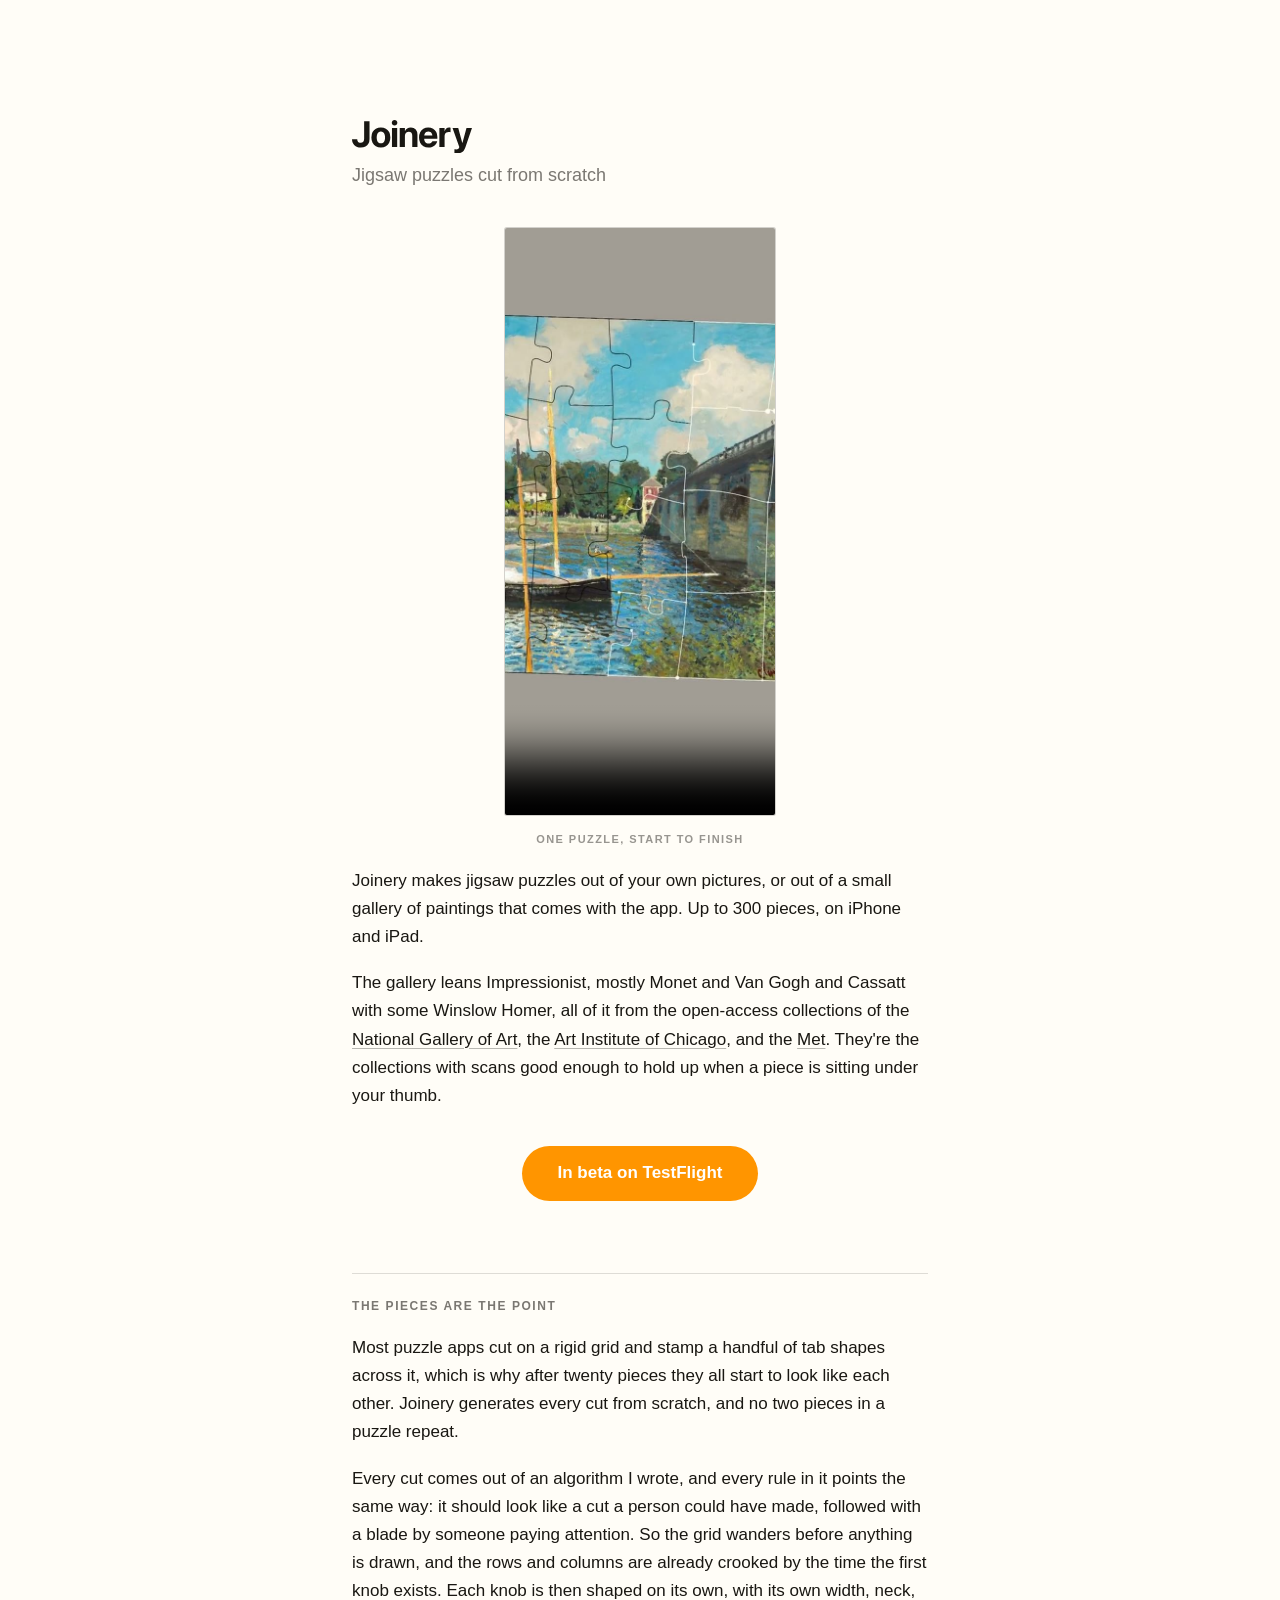
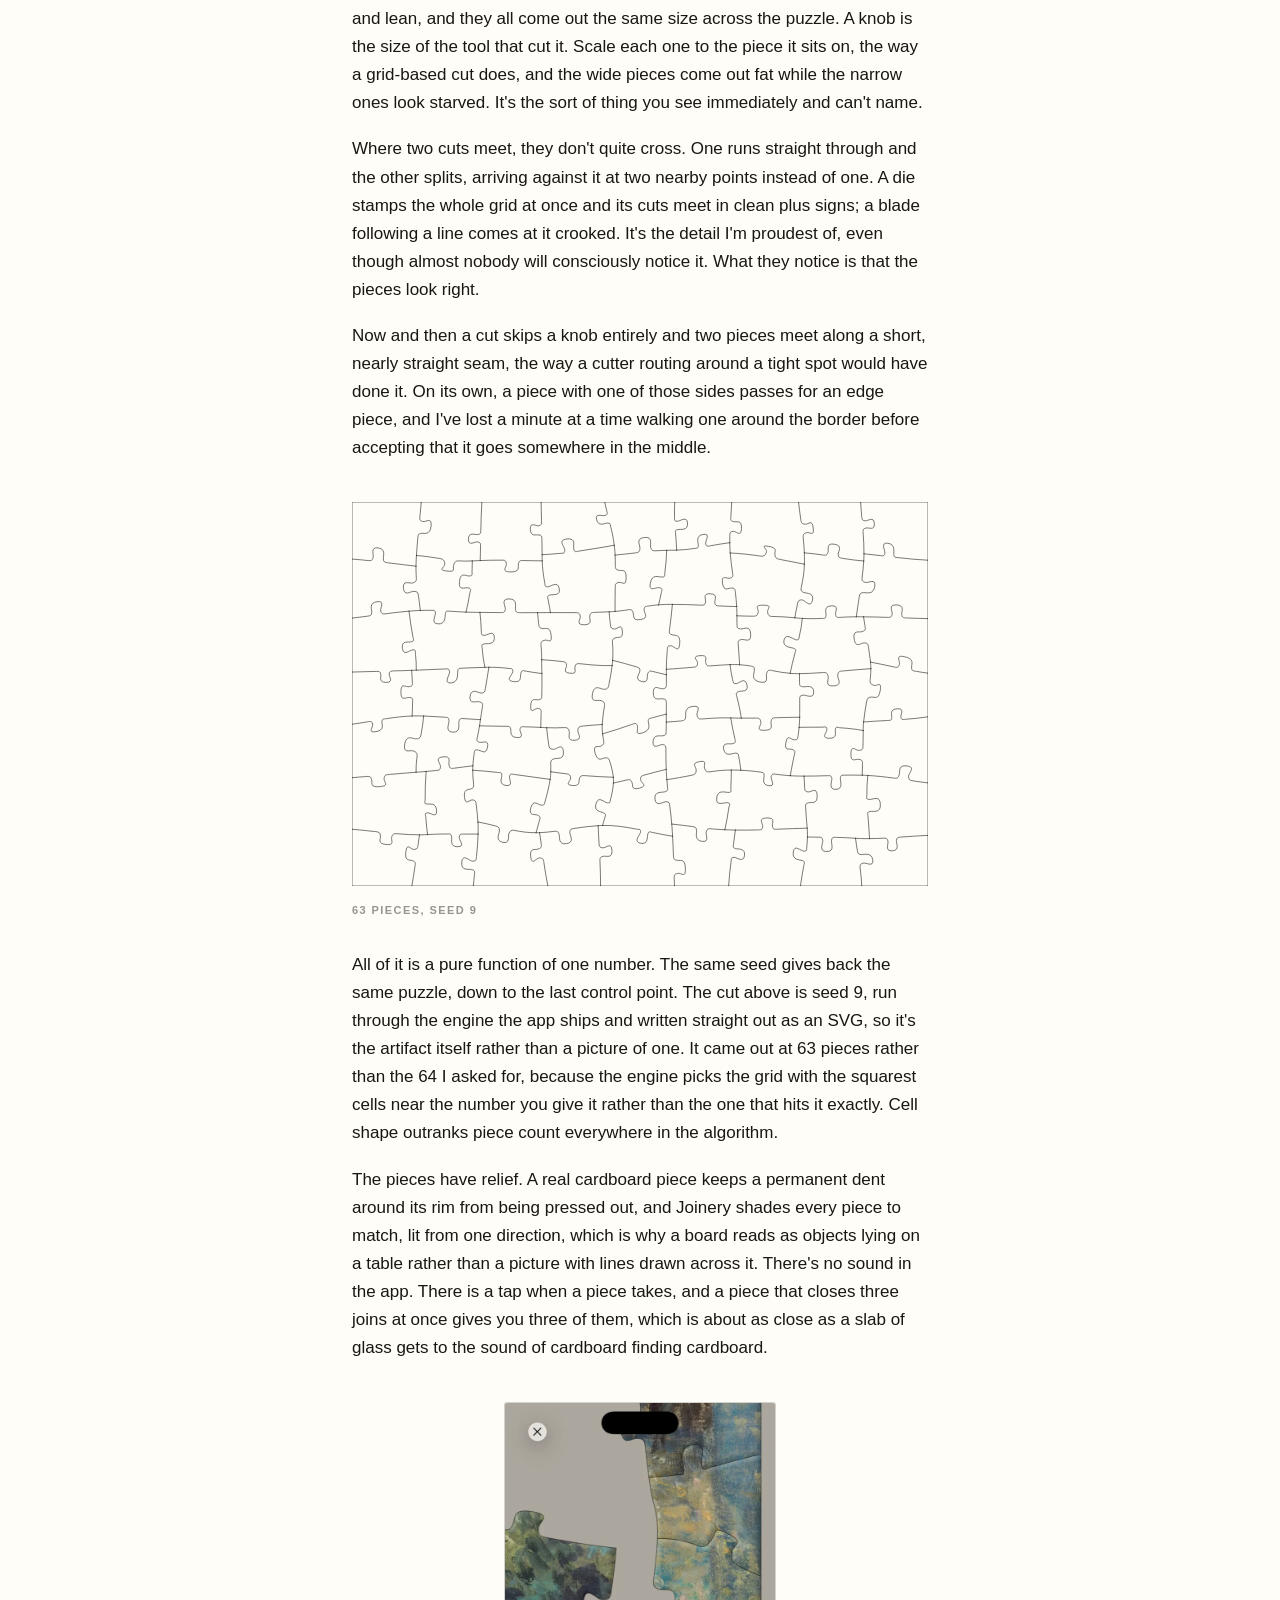
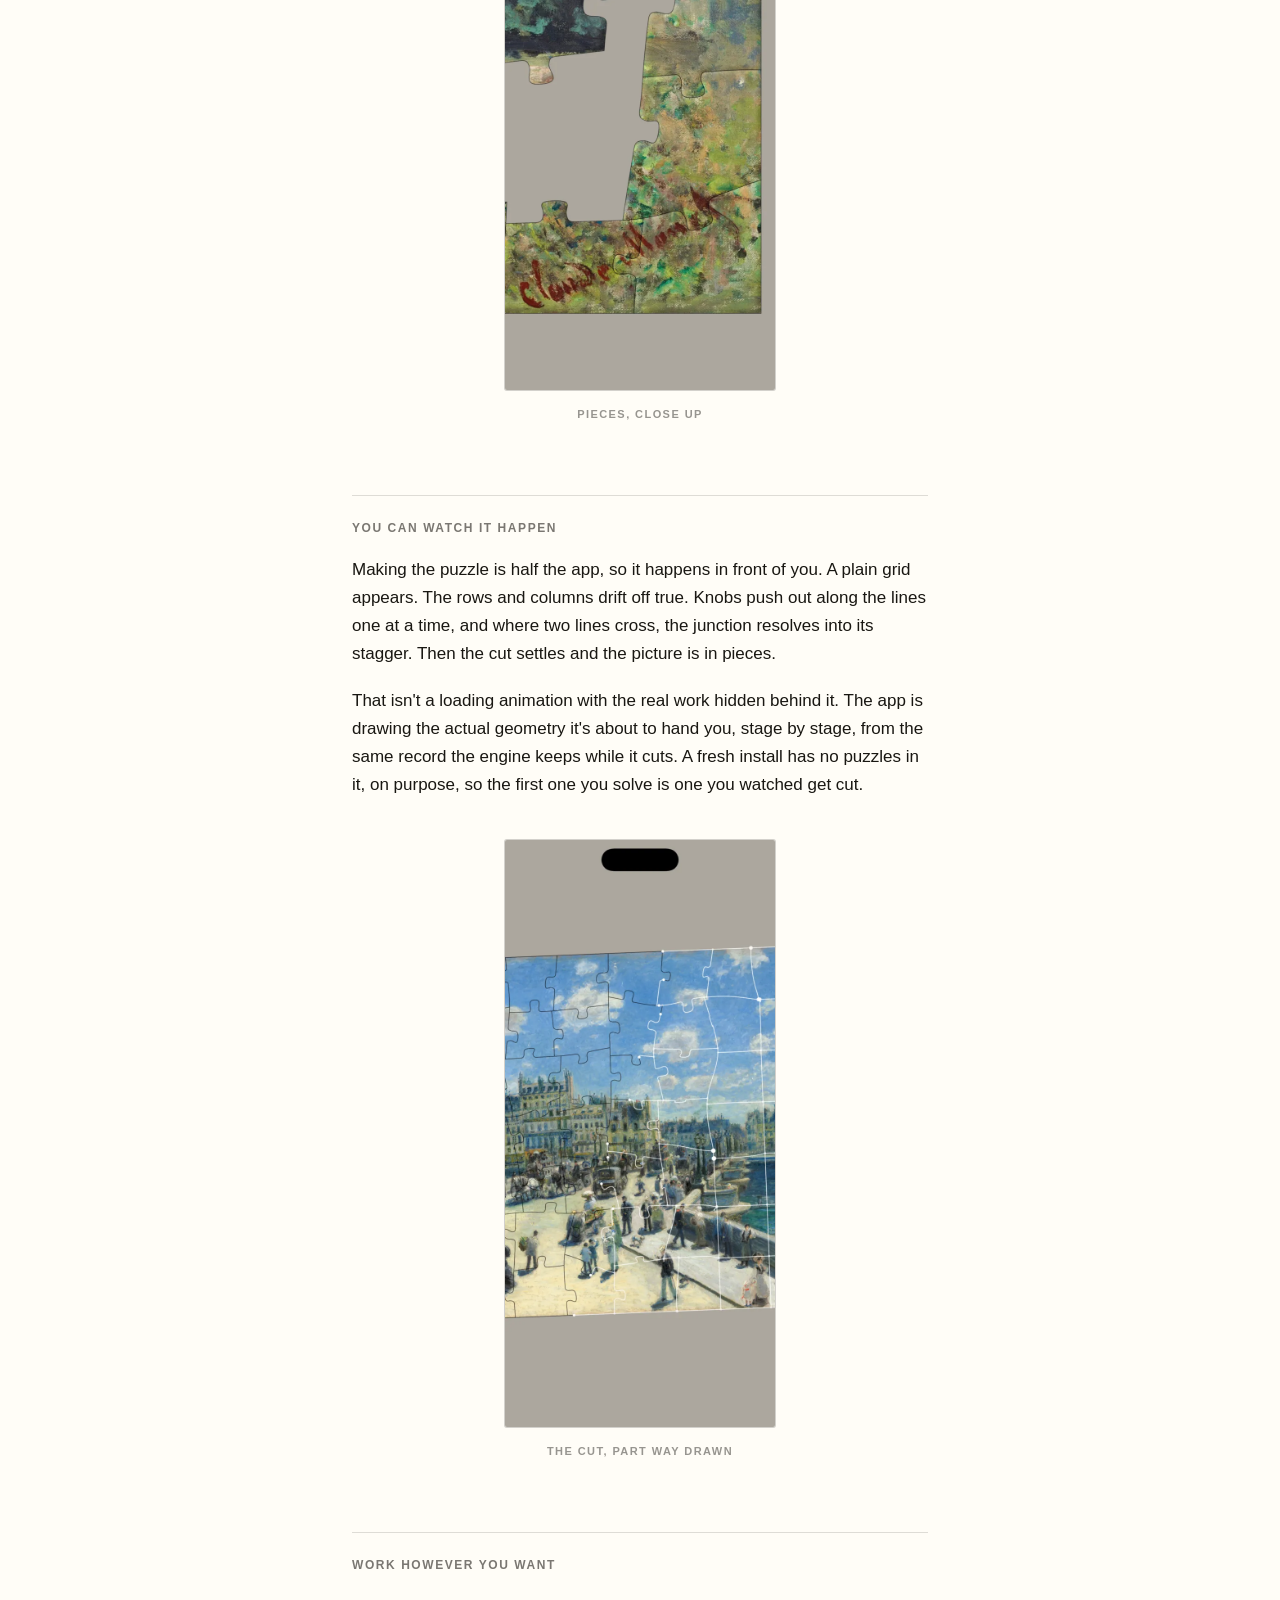
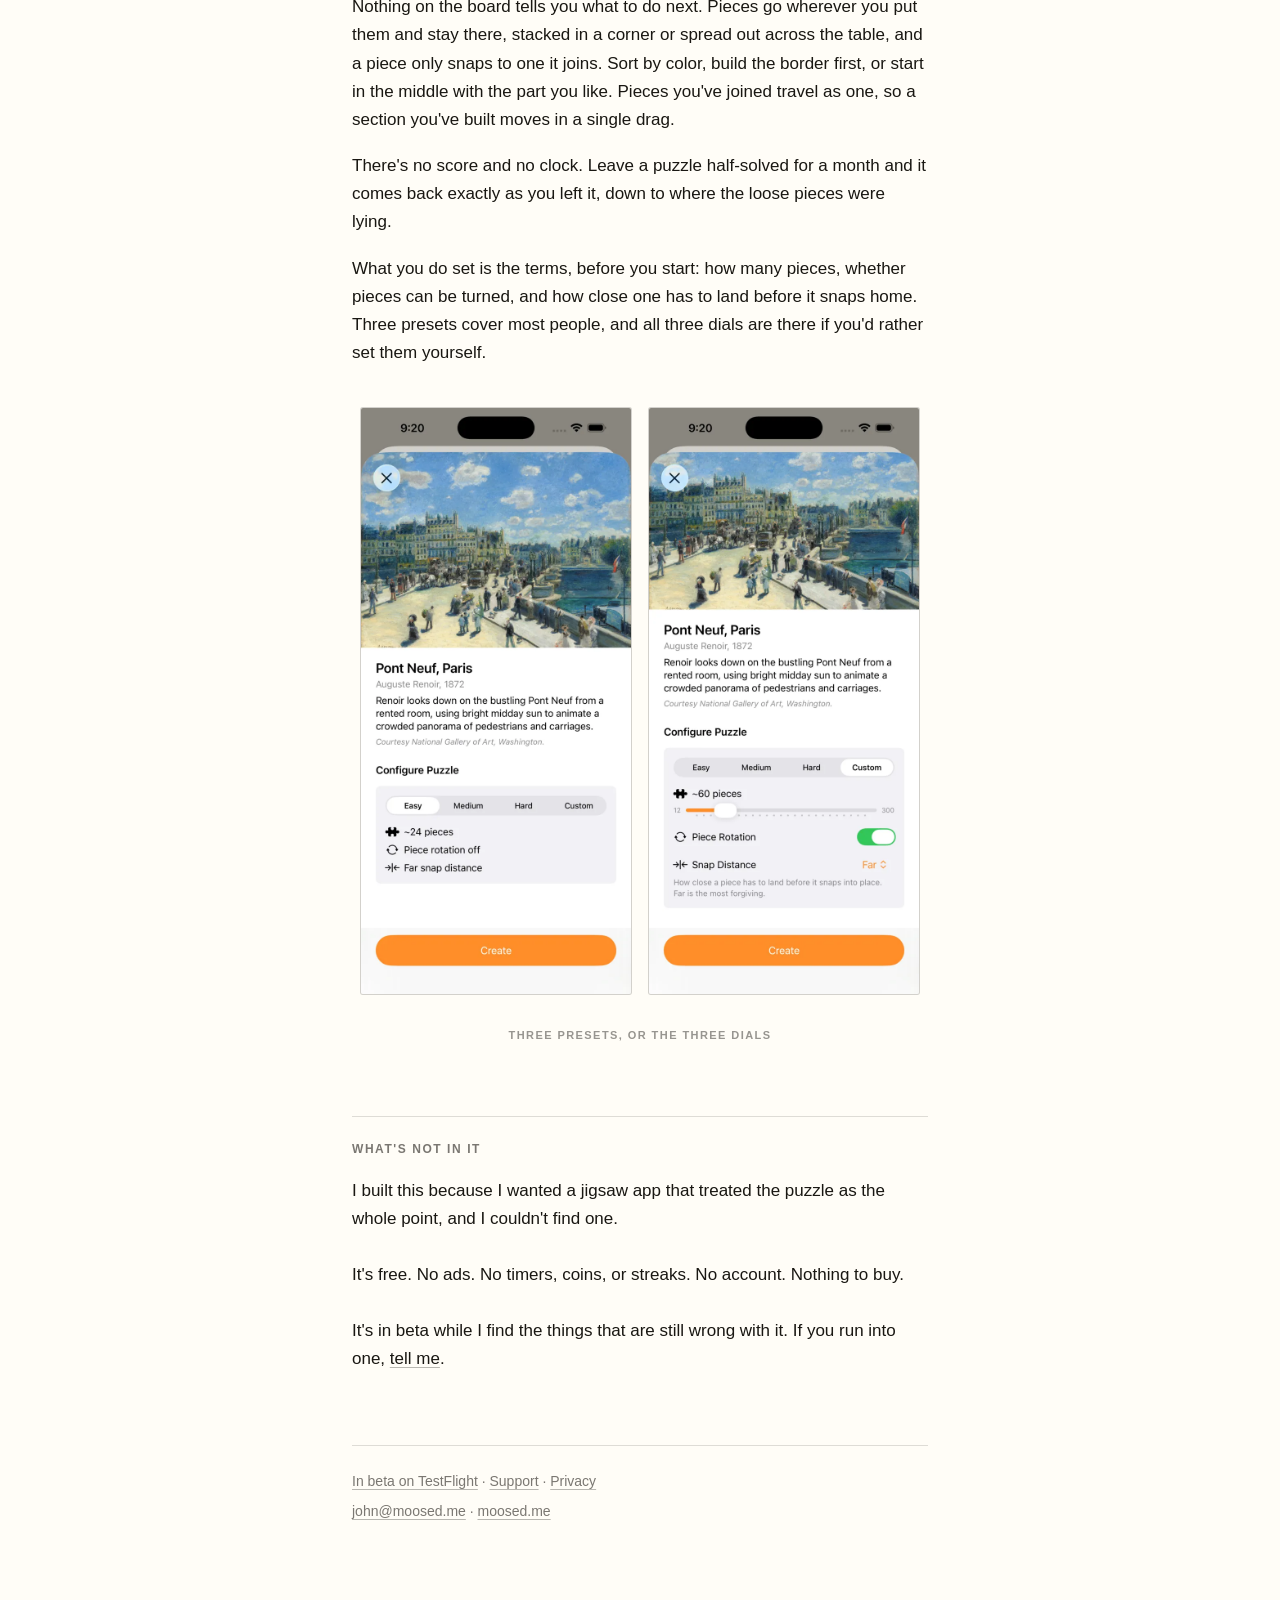
==== commit a71c33df: "New screenshots, uncropped, and the walkthrough video The screenshots are whole screens now rather t" ====
--- a/index.html
+++ b/index.html
@@ -28,14 +28,26 @@
   </h1>
   <p class="subtitle">Jigsaw puzzles cut from scratch</p>
 
+  <!-- The whole thing, start to finish: picking a painting, watching the cut,
+       and solving it. Nothing preloads until it's asked for, and there's no
+       audio track, so a visit that never presses play costs one poster frame.
+       Local file, like everything else here. -->
+  <figure class="clip">
+    <video src="assets/joinery.mp4" poster="assets/joinery-poster.jpg" width="552" height="1200" controls playsinline preload="none">
+      A screen recording of Joinery: a painting is chosen from the gallery, the cut is drawn across it, and the puzzle is solved a piece at a time.
+    </video>
+    <figcaption>One puzzle, start to finish</figcaption>
+  </figure>
+
   <p>Joinery makes jigsaw puzzles out of your own pictures, or out of a small gallery of paintings that comes with the app. Up to 300 pieces, on iPhone and iPad.</p>
 
   <p>The gallery leans Impressionist, mostly Monet and Van Gogh and Cassatt with some Winslow Homer, all of it from the open-access collections of the <a href="https://www.nga.gov/artworks/free-images-and-open-access">National Gallery of Art</a>, the <a href="https://www.artic.edu/open-access">Art Institute of Chicago</a>, and the <a href="https://www.metmuseum.org/hubs/open-access">Met</a>. They're the collections with scans good enough to hold up when a piece is sitting under your thumb.</p>
 
   <!-- TestFlight link, 1 of 2. At launch both become "On the App Store" and
-       point at the product page. The two are identical on purpose. -->
-  <p class="action"><a href="https://testflight.apple.com/join/JMXJzpcT">In beta on TestFlight</a></p>
-
+       point at the product page. Same href and same words in both places, on
+       purpose; only the treatment differs, because this one is the page's one
+       action and the footer one is a way back to it. -->
+  <p class="action"><a class="button" href="https://testflight.apple.com/join/JMXJzpcT">In beta on TestFlight</a></p>
 
   <section>
     <h2>The pieces are the point</h2>
@@ -60,9 +72,9 @@
     <figure class="shot">
       <picture>
         <source srcset="assets/piece.webp" type="image/webp">
-        <img src="assets/piece.jpg" width="1152" height="1099" loading="lazy" decoding="async" alt="A single piece close up, its edges shaded so it reads as raised off the table.">
+        <img src="assets/piece.jpg" width="660" height="1434" loading="lazy" decoding="async" alt="Pieces close up, each one's rim shaded from the same direction so they read as raised off the table.">
       </picture>
-      <figcaption>One piece, close up</figcaption>
+      <figcaption>Pieces, close up</figcaption>
     </figure>
   </section>
 
@@ -73,15 +85,12 @@
 
     <p>That isn't a loading animation with the real work hidden behind it. The app is drawing the actual geometry it's about to hand you, stage by stage, from the same record the engine keeps while it cuts. A fresh install has no puzzles in it, on purpose, so the first one you solve is one you watched get cut.</p>
 
-    <figure class="shots">
+    <figure class="shot">
       <picture>
         <source srcset="assets/generate.webp" type="image/webp">
-        <img src="assets/generate.jpg" width="1152" height="1528" loading="lazy" decoding="async" alt="A puzzle being cut: the finished cut on one side of the picture, the line still being drawn on the other.">
+        <img src="assets/generate.jpg" width="660" height="1434" loading="lazy" decoding="async" alt="A cut part way drawn: the left of the picture already in pieces, the grid on the right still plain, with knobs pushing out along the lines.">
       </picture>
-      <picture>
-        <source srcset="assets/solve.webp" type="image/webp">
-        <img src="assets/solve.jpg" width="1152" height="1223" loading="lazy" decoding="async" alt="A puzzle part way through: a joined block of sky, with loose pieces lying around it.">
-      </picture>
+      <figcaption>The cut, part way drawn</figcaption>
     </figure>
   </section>
 
@@ -94,11 +103,16 @@
 
     <p>What you do set is the terms, before you start: how many pieces, whether pieces can be turned, and how close one has to land before it snaps home. Three presets cover most people, and all three dials are there if you'd rather set them yourself.</p>
 
-    <figure class="shot">
+    <figure class="shots">
       <picture>
-        <source srcset="assets/configure.webp" type="image/webp">
-        <img src="assets/configure.jpg" width="1152" height="1404" loading="lazy" decoding="async" alt="Setting up a puzzle: the picture's title, artist and museum credit, then the piece count, rotation and snap distance.">
+        <source srcset="assets/presets.webp" type="image/webp">
+        <img src="assets/presets.jpg" width="660" height="1434" loading="lazy" decoding="async" alt="Setting up a puzzle: the picture's title, painter and museum credit, then the three presets, with Easy chosen.">
       </picture>
+      <picture>
+        <source srcset="assets/custom.webp" type="image/webp">
+        <img src="assets/custom.jpg" width="660" height="1434" loading="lazy" decoding="async" alt="The same sheet on Custom: piece count, rotation and snap distance, each on its own control.">
+      </picture>
+      <figcaption>Three presets, or the three dials</figcaption>
     </figure>
   </section>
 
--- a/assets/site.css
+++ b/assets/site.css
@@ -20,6 +20,7 @@
   --line: rgba(25, 23, 18, 0.62);  /* the cut, drawn */
   --underline: rgba(25, 23, 18, 0.3);
   --accent: #FF9500;         /* systemOrange / icon gradient, light */
+  --accent-deep: #E07E00;    /* the same orange pressed, for the button's hover */
 
   --measure: 36rem;
   --inset: 0rem;             /* the cut's breakout; 0 until there's room for it */
@@ -39,6 +40,7 @@
     --line: rgba(244, 241, 233, 0.55);
     --underline: rgba(244, 241, 233, 0.35);
     --accent: #FF9F0A;       /* systemOrange, dark */
+    --accent-deep: #E08800;
   }
 }
 
@@ -199,14 +201,31 @@
   border-radius: 1px;
 }
 
-/* The one place the accent does any work: the single action on the page. */
-.action { margin-top: 1.75rem; }
-
-.action a {
-  font-weight: 600;
-  text-decoration-thickness: 2px;
-  text-decoration-color: var(--accent);
-  text-underline-offset: 0.25em;
+/* The one place the accent does any work: the single action on the page. It is
+ * the app's own Create button — accent fill, white label, full capsule — which
+ * is the control this link is asking you to go and press. The footer keeps the
+ * same words as a plain link; there is one button on the page, or it stops
+ * being the action. */
+.action {
+  margin-top: 2.25rem;
+  text-align: center;
+}
+
+.button {
+  display: inline-block;
+  padding: 0.85rem 2.25rem;
+  background: var(--accent);
+  color: #fff;
+  font-weight: 600;
+  text-decoration: none;
+  border-radius: 999px;
+}
+
+.button:hover { background: var(--accent-deep); }
+
+.button:focus-visible {
+  outline: 2px solid var(--ink);
+  outline-offset: 3px;
 }
 
 /* Figures ---------------------------------------------------------------- */
@@ -239,19 +258,54 @@
   color: var(--ink-3);
 }
 
+/* The shots are whole screens, uncropped, which makes them tall: one at the
+ * full reading measure runs past 1200px, and a reader scrolls a phone's length
+ * to get past a single picture. So a screen is shown at a phone's width, not
+ * the column's, and centered — the text is ranged left and a tall centered
+ * plate sits in it the way a plate sits in a book.
+ *
+ * `.shot` is one screen, `.shots` a pair side by side at the same width, for
+ * the two that only argue together: the presets, and the three dials behind
+ * them. The pair stays two-up all the way down; a single column would only
+ * make each one taller. */
+.shot,
 .shots {
   margin-top: 2.5rem;
+  text-align: center;
+}
+
+.shot picture,
+.shots {
+  display: block;
+  max-width: 17rem;
+  margin-left: auto;
+  margin-right: auto;
+}
+
+.shots {
   display: grid;
-  gap: 2.5rem;
-}
-
-.shot { margin-top: 2.5rem; }
-
-.shots img,
-.shot img {
+  grid-template-columns: repeat(2, 1fr);
+  gap: 1rem;
+  max-width: 35rem;
+}
+
+.shots figcaption { grid-column: 1 / -1; }
+
+/* The recording is that same screen, at that same width. */
+.clip { margin-top: 2.25rem; }
+
+.clip video {
+  max-width: 17rem;
+}
+
+.clip video,
+.shot img,
+.shots img {
   display: block;
   width: 100%;
   height: auto;
+  margin-left: auto;
+  margin-right: auto;
   background: var(--panel);
   /* A hairline, not a shadow. The board shots carry the app's own ground and
    * separate from the page on their own; the create sheet is white to its
@@ -260,6 +314,10 @@
   border-radius: var(--radius-image);
 }
 
+.clip figcaption,
+.shot figcaption,
+.shots figcaption { text-align: center; }
+
 /* Support: the questions that actually arrive ---------------------------- */
 
 dl { margin: 1.75rem 0 0; }
